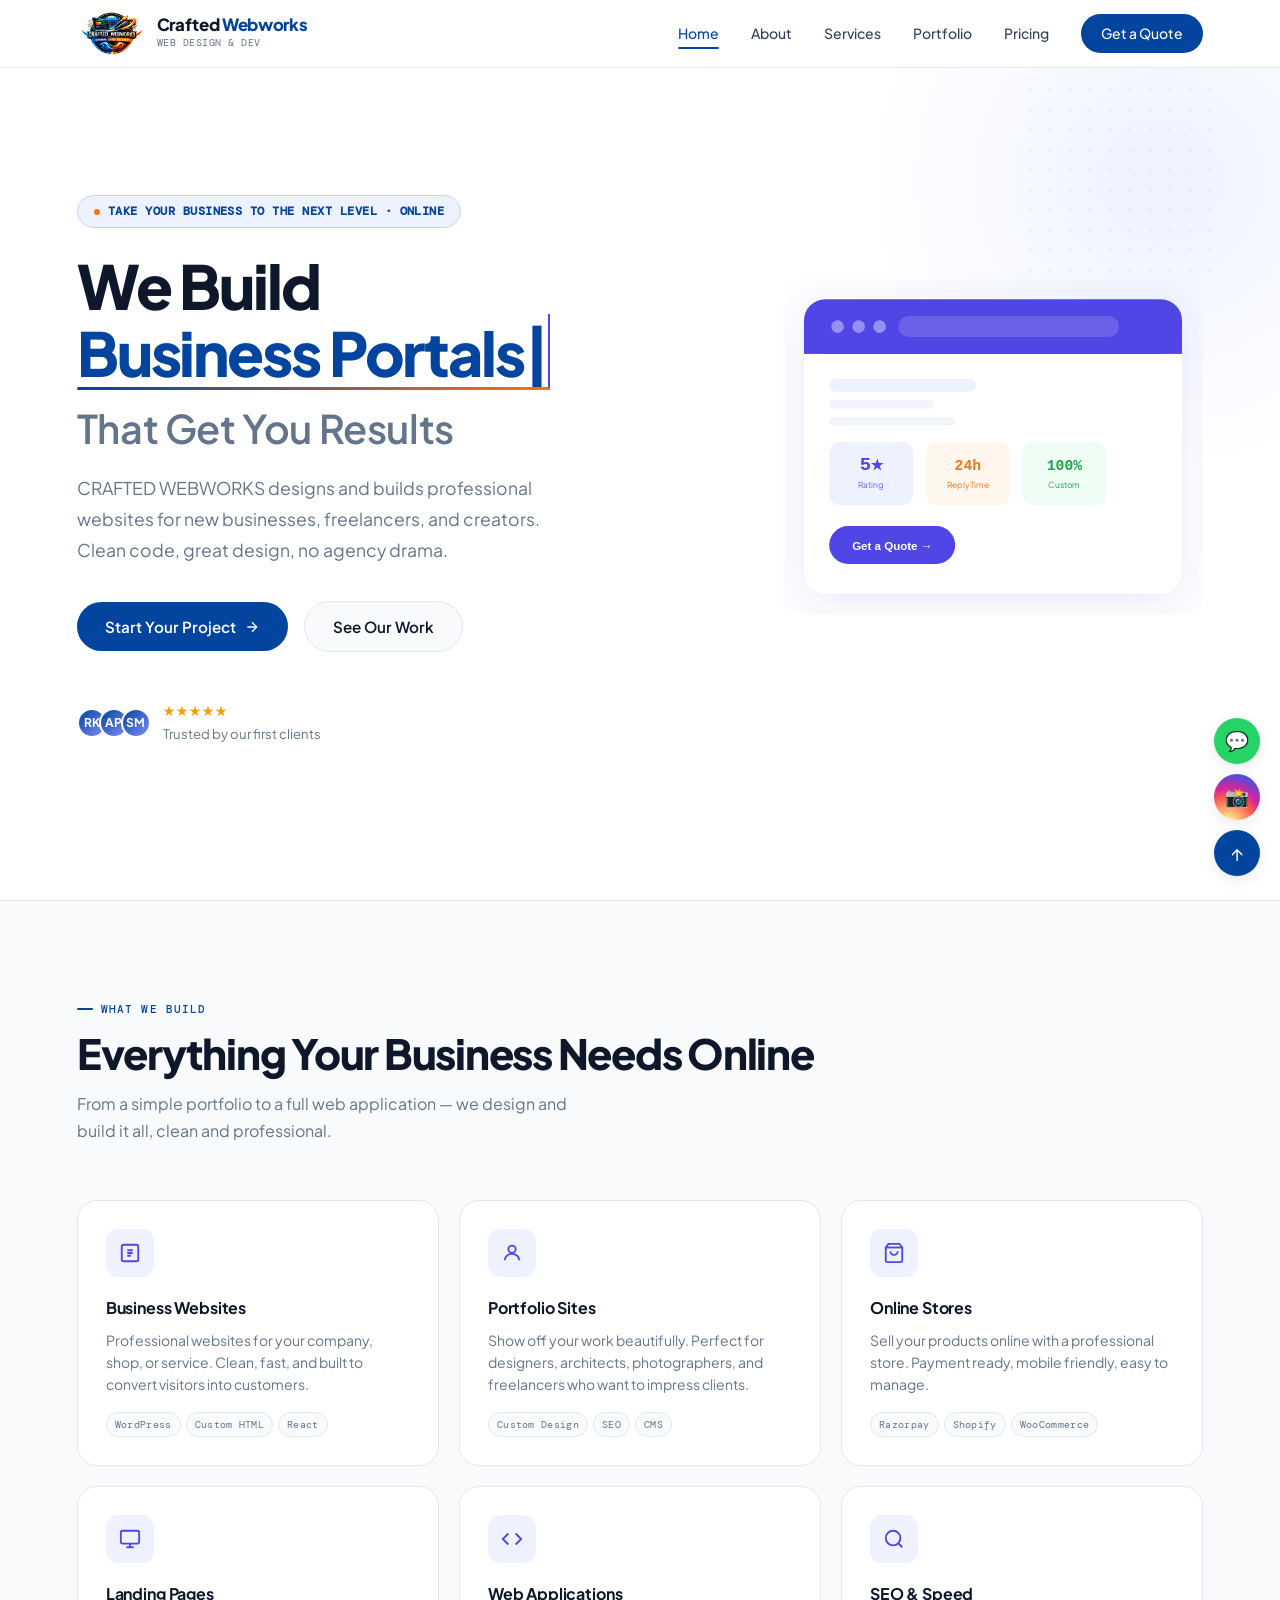
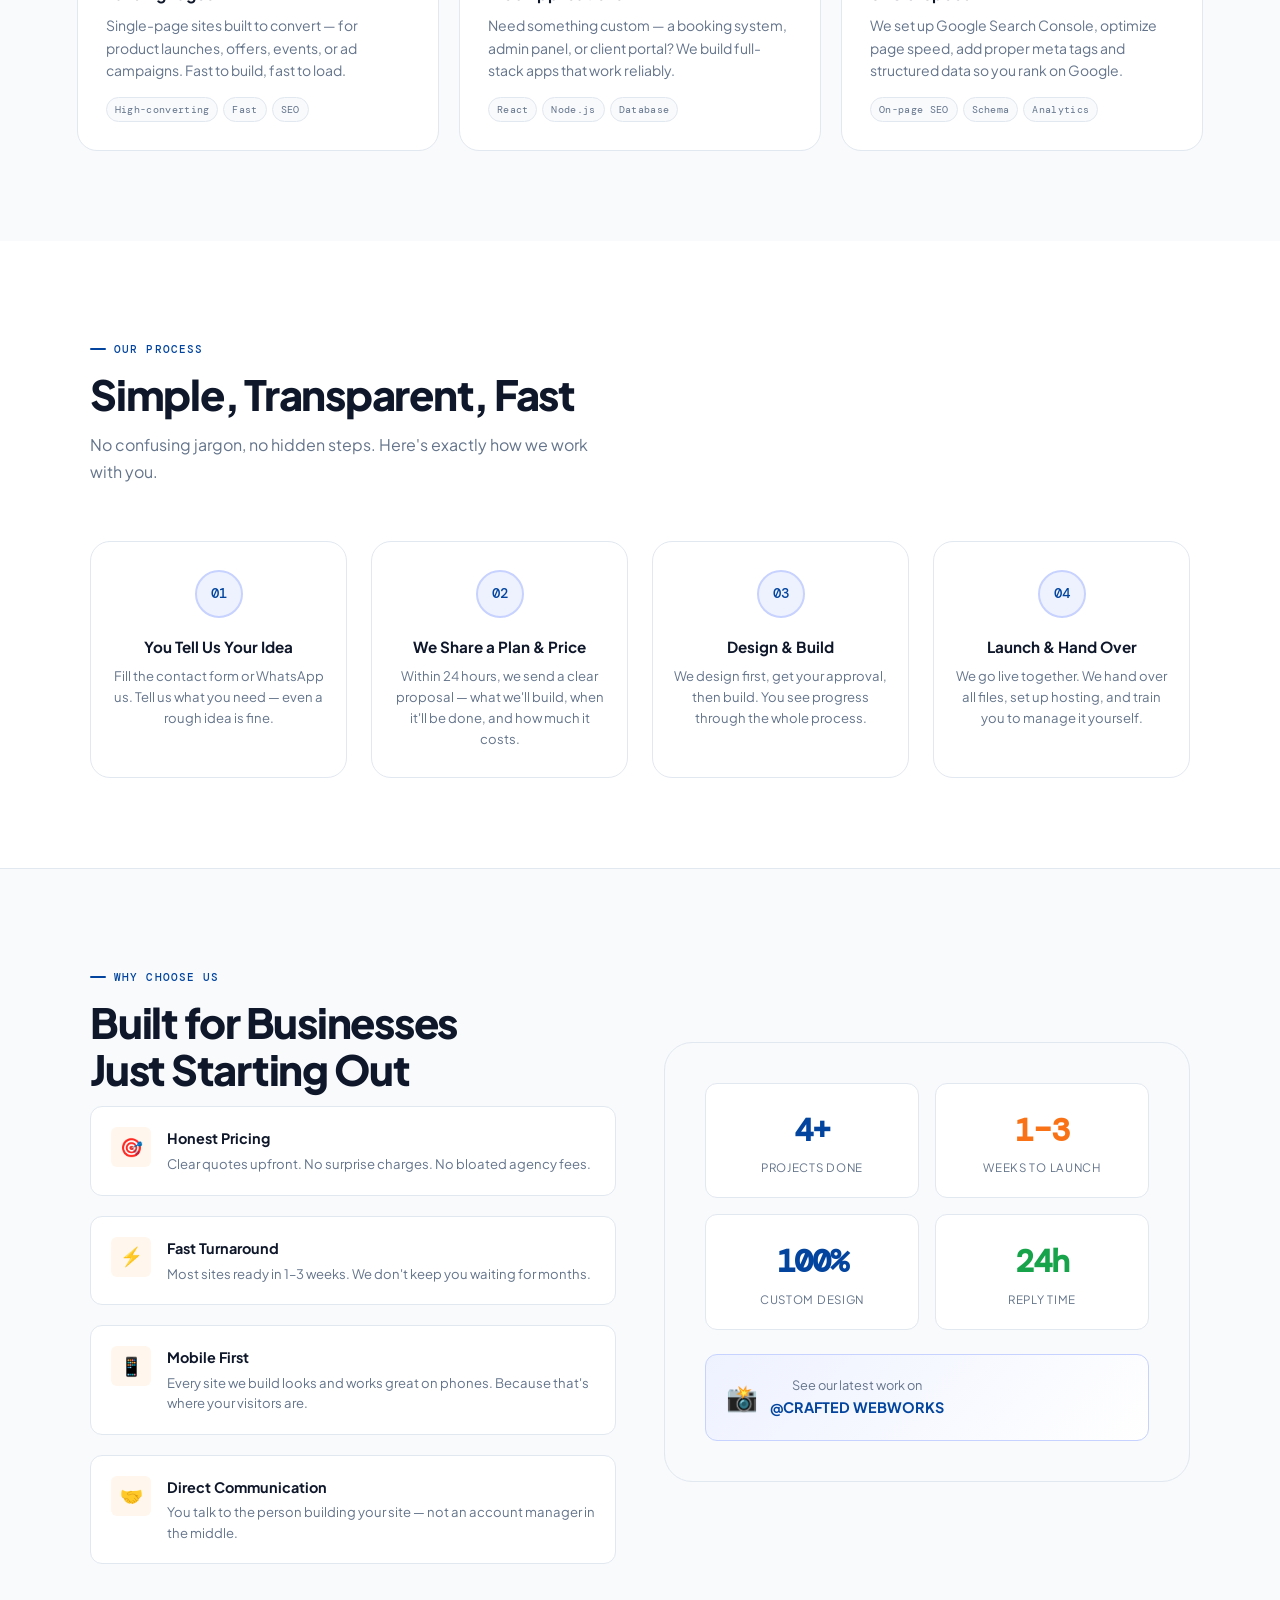
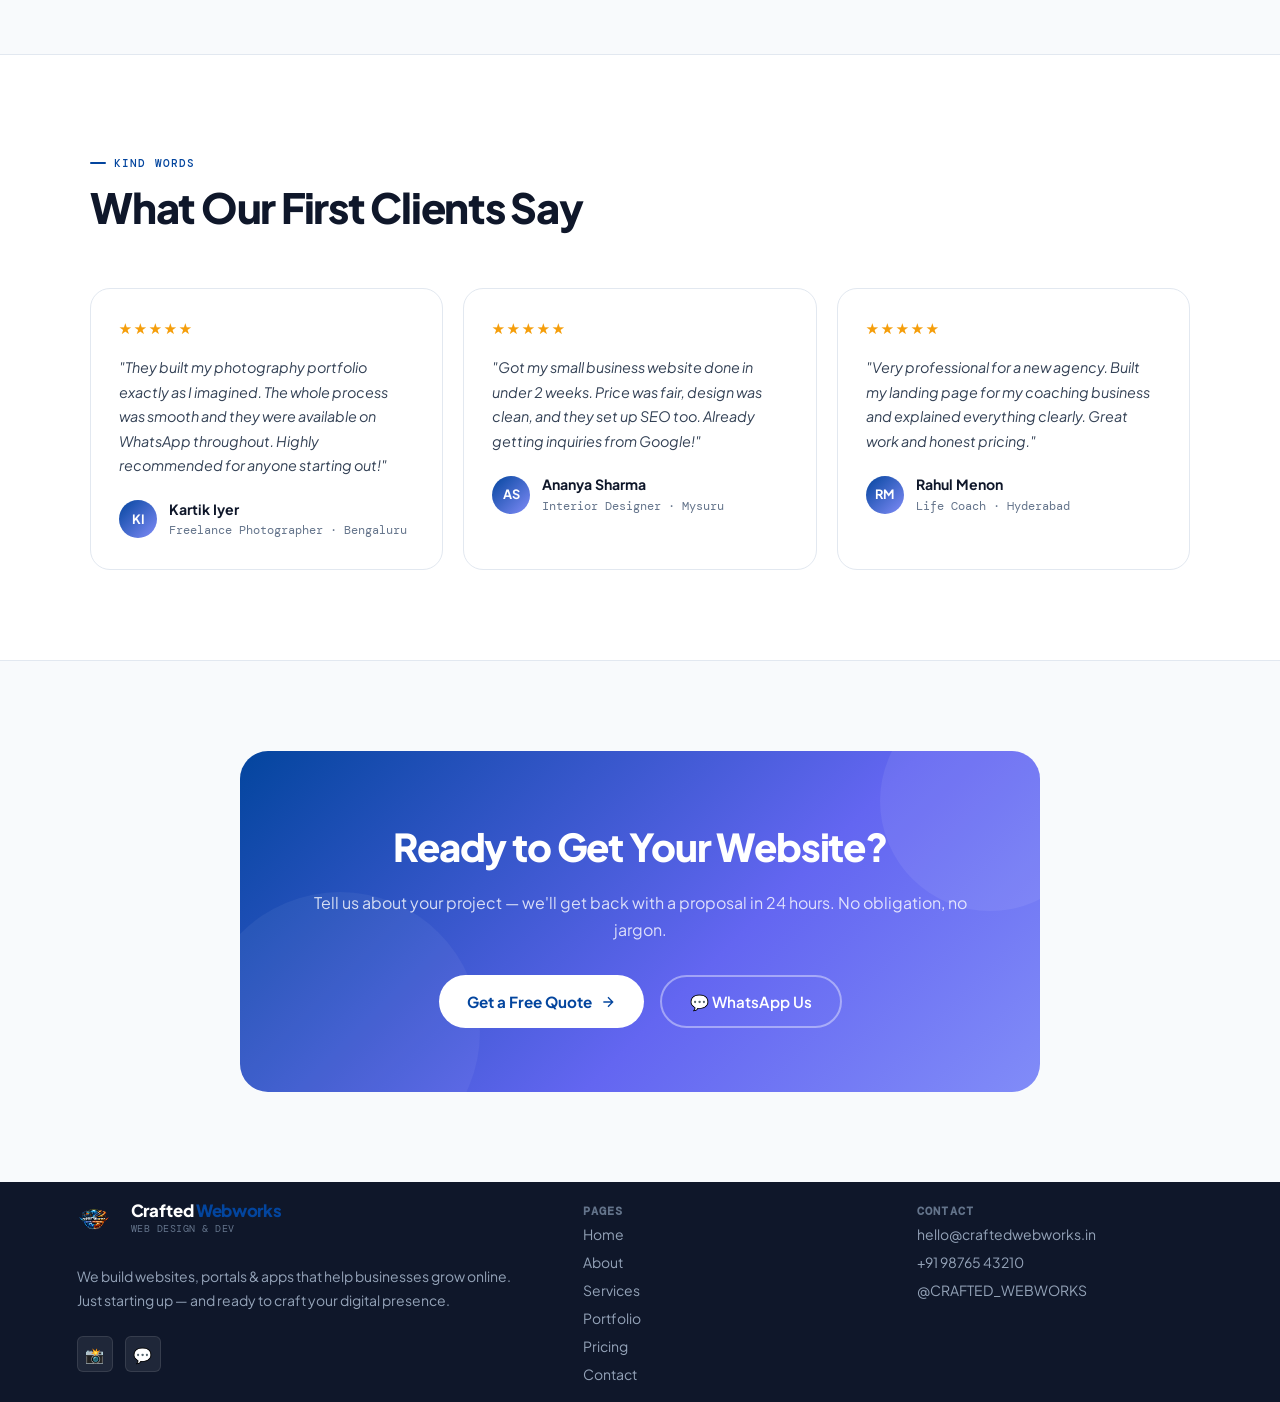
==== index.html @ dcdc69d9 "Website Desing" ====
<!DOCTYPE html>
<html lang="en">
<head>
  <meta charset="UTF-8">
  <meta name="viewport" content="width=device-width, initial-scale=1.0">
  <title>CRAFTED WEBWORKS — Web Design & Development Agency | Bengaluru</title>
  <meta name="description" content="CRAFTED WEBWORKS — we build beautiful, fast websites for businesses, portfolios, and online stores. Based in Bengaluru. Fresh agency, serious quality.">
  <meta name="keywords" content="web design Bengaluru, website development India, business portal, portfolio website, affordable web design">
  <meta name="robots" content="index, follow">
  <meta name="author" content="CRAFTED WEBWORKS">
  <meta property="og:type" content="website">
  <meta property="og:title" content="CRAFTED WEBWORKS — Web Design & Development">
  <meta property="og:description" content="Beautiful, fast websites for businesses & creators. Business portals, portfolios, e-commerce & more.">
  <meta property="og:url" content="https://craftedwebworks.in/">
  <meta name="twitter:card" content="summary_large_image">
  <link rel="canonical" href="https://craftedwebworks.in/">
  <script type="application/ld+json">{"@context":"https://schema.org","@type":"ProfessionalService","name":"CRAFTED WEBWORKS","description":"Web design and development agency","url":"https://craftedwebworks.in","address":{"@type":"PostalAddress","addressLocality":"Bengaluru","addressRegion":"Karnataka","addressCountry":"IN"},"sameAs":["https://www.instagram.com/CRAFTED WEBWORKS/"]}</script>
  <link rel="preconnect" href="https://fonts.googleapis.com">
  <link rel="preconnect" href="https://fonts.gstatic.com" crossorigin>
  <link rel="stylesheet" href="assets/css/style.css">

  <link rel="icon" type="image/x-icon" href="assets/images/favicon.ico">
</head>
<body>

<div id="nav-root"></div>

<!-- ═══════════════════════════════════════
     HERO
════════════════════════════════════════ -->
<section class="hero">
  <div class="hero-bg-shape"></div>
  <div class="hero-dots"></div>

  <div class="hero-content">
    <div class="hero-badge reveal">
      <span class="badge-dot"></span>
        Take your business to the next level · Online
    </div>

    <h1 class="reveal reveal-d1">
      We Build<br>
      <span class="highlight"><span id="typewriter">Business Portals</span><span style="border-right:2px solid #4F46E5;animation:blink 1s infinite;opacity:1">|</span></span><br>
      <span style="color:var(--text-muted);font-size:.65em;font-weight:600;letter-spacing:-.01em;">That Get You Results</span>
    </h1>

    <p class="hero-sub reveal reveal-d2">
      CRAFTED WEBWORKS designs and builds professional websites for new businesses, freelancers, and creators. Clean code, great design, no agency drama.
    </p>

    <div class="hero-actions reveal reveal-d3">
      <a href="pages/contact.html" class="btn-primary">
        Start Your Project
        <svg width="16" height="16" fill="none" viewBox="0 0 24 24" stroke="currentColor" stroke-width="2"><path d="M5 12h14M12 5l7 7-7 7"/></svg>
      </a>
      <a href="pages/portfolio.html" class="btn-secondary">See Our Work</a>
    </div>

    <div class="hero-proof reveal">
      <div class="proof-avatars">
        <span>RK</span><span>AP</span><span>SM</span>
      </div>
      <div>
        <div class="proof-stars">★★★★★</div>
        <span>Trusted by our first clients</span>
      </div>
    </div>
  </div>

  <!-- Hero card visual -->
  <div class="hero-visual">
    <svg viewBox="0 0 400 320" fill="none" xmlns="http://www.w3.org/2000/svg">
      <!-- Card background -->
      <rect x="20" y="20" width="360" height="280" rx="20" fill="white" filter="url(#shadow)"/>
      <defs>
        <filter id="shadow">
          <feDropShadow dx="0" dy="8" stdDeviation="20" flood-color="#4F46E5" flood-opacity="0.12"/>
        </filter>
      </defs>
      <!-- Top bar -->
      <rect x="20" y="20" width="360" height="52" rx="20" fill="#4F46E5"/>
      <rect x="20" y="52" width="360" height="20" fill="#4F46E5"/>
      <!-- Dots -->
      <circle cx="52" cy="46" r="6" fill="rgba(255,255,255,.4)"/>
      <circle cx="72" cy="46" r="6" fill="rgba(255,255,255,.4)"/>
      <circle cx="92" cy="46" r="6" fill="rgba(255,255,255,.4)"/>
      <!-- URL bar -->
      <rect x="110" y="36" width="210" height="20" rx="10" fill="rgba(255,255,255,.15)"/>
      <text x="125" y="51" fill="rgba(255,255,255,.6)" font-size="10" font-family="monospace"></text>
      <!-- Content lines -->
      <rect x="44" y="96" width="140" height="12" rx="6" fill="#EEF2FF"/>
      <rect x="44" y="116" width="100" height="8" rx="4" fill="#F1F5F9"/>
      <rect x="44" y="132" width="120" height="8" rx="4" fill="#F1F5F9"/>
      <!-- Stats boxes -->
      <rect x="44" y="156" width="80" height="60" rx="10" fill="#EEF2FF"/>
      <text x="84" y="183" text-anchor="middle" fill="#4F46E5" font-size="18" font-weight="800" font-family="monospace">5★</text>
      <text x="84" y="200" text-anchor="middle" fill="#6366F1" font-size="8">Rating</text>
      <rect x="136" y="156" width="80" height="60" rx="10" fill="#FFF7ED"/>
      <text x="176" y="183" text-anchor="middle" fill="#F97316" font-size="14" font-weight="800" font-family="monospace">24h</text>
      <text x="176" y="200" text-anchor="middle" fill="#F97316" font-size="8">Reply Time</text>
      <rect x="228" y="156" width="80" height="60" rx="10" fill="#F0FDF4"/>
      <text x="268" y="183" text-anchor="middle" fill="#16A34A" font-size="14" font-weight="800" font-family="monospace">100%</text>
      <text x="268" y="200" text-anchor="middle" fill="#16A34A" font-size="8">Custom</text>
      <!-- Button -->
      <rect x="44" y="236" width="120" height="36" rx="18" fill="#4F46E5"/>
      <text x="104" y="259" text-anchor="middle" fill="white" font-size="11" font-weight="600" font-family="sans-serif">Get a Quote →</text>
    </svg>
  </div>
</section>

<!-- ═══════════════════════════════════════
     SERVICES
════════════════════════════════════════ -->
<section style="background:var(--bg-soft);border-top:1px solid var(--border);">
  <div class="section-header reveal" style="max-width:1200px;margin:0 auto 3.5rem;">
    <div class="section-label">What We Build</div>
    <h2 class="section-title">Everything Your Business Needs Online</h2>
    <p class="section-sub">From a simple portfolio to a full web application — we design and build it all, clean and professional.</p>
  </div>
  <div class="services-grid">

    <div class="service-card reveal">
      <div class="service-icon-wrap">
        <svg width="22" height="22" viewBox="0 0 24 24" fill="none" stroke="#4F46E5" stroke-width="2"><rect x="3" y="3" width="18" height="18" rx="2"/><path d="M9 9h6M9 12h6M9 15h4"/></svg>
      </div>
      <h3>Business Websites</h3>
      <p>Professional websites for your company, shop, or service. Clean, fast, and built to convert visitors into customers.</p>
      <div class="service-tags">
        <span class="chip">WordPress</span><span class="chip">Custom HTML</span><span class="chip">React</span>
      </div>
    </div>

    <div class="service-card reveal reveal-d1">
      <div class="service-icon-wrap">
        <svg width="22" height="22" viewBox="0 0 24 24" fill="none" stroke="#4F46E5" stroke-width="2"><circle cx="12" cy="8" r="4"/><path d="M4 20c0-4 3.6-7 8-7s8 3 8 7"/></svg>
      </div>
      <h3>Portfolio Sites</h3>
      <p>Show off your work beautifully. Perfect for designers, architects, photographers, and freelancers who want to impress clients.</p>
      <div class="service-tags">
        <span class="chip">Custom Design</span><span class="chip">SEO</span><span class="chip">CMS</span>
      </div>
    </div>

    <div class="service-card reveal reveal-d2">
      <div class="service-icon-wrap">
        <svg width="22" height="22" viewBox="0 0 24 24" fill="none" stroke="#4F46E5" stroke-width="2"><path d="M6 2L3 6v14a2 2 0 002 2h14a2 2 0 002-2V6l-3-4z"/><line x1="3" y1="6" x2="21" y2="6"/><path d="M16 10a4 4 0 01-8 0"/></svg>
      </div>
      <h3>Online Stores</h3>
      <p>Sell your products online with a professional store. Payment ready, mobile friendly, easy to manage.</p>
      <div class="service-tags">
        <span class="chip">Razorpay</span><span class="chip">Shopify</span><span class="chip">WooCommerce</span>
      </div>
    </div>

    <div class="service-card reveal">
      <div class="service-icon-wrap">
        <svg width="22" height="22" viewBox="0 0 24 24" fill="none" stroke="#4F46E5" stroke-width="2"><rect x="2" y="3" width="20" height="14" rx="2"/><line x1="8" y1="21" x2="16" y2="21"/><line x1="12" y1="17" x2="12" y2="21"/></svg>
      </div>
      <h3>Landing Pages</h3>
      <p>Single-page sites built to convert — for product launches, offers, events, or ad campaigns. Fast to build, fast to load.</p>
      <div class="service-tags">
        <span class="chip">High-converting</span><span class="chip">Fast</span><span class="chip">SEO</span>
      </div>
    </div>

    <div class="service-card reveal reveal-d1">
      <div class="service-icon-wrap">
        <svg width="22" height="22" viewBox="0 0 24 24" fill="none" stroke="#4F46E5" stroke-width="2"><polyline points="16 18 22 12 16 6"/><polyline points="8 6 2 12 8 18"/></svg>
      </div>
      <h3>Web Applications</h3>
      <p>Need something custom — a booking system, admin panel, or client portal? We build full-stack apps that work reliably.</p>
      <div class="service-tags">
        <span class="chip">React</span><span class="chip">Node.js</span><span class="chip">Database</span>
      </div>
    </div>

    <div class="service-card reveal reveal-d2">
      <div class="service-icon-wrap">
        <svg width="22" height="22" viewBox="0 0 24 24" fill="none" stroke="#4F46E5" stroke-width="2"><circle cx="11" cy="11" r="8"/><path d="M21 21l-4.35-4.35"/></svg>
      </div>
      <h3>SEO & Speed</h3>
      <p>We set up Google Search Console, optimize page speed, add proper meta tags and structured data so you rank on Google.</p>
      <div class="service-tags">
        <span class="chip">On-page SEO</span><span class="chip">Schema</span><span class="chip">Analytics</span>
      </div>
    </div>

  </div>
</section>

<!-- ═══════════════════════════════════════
     HOW IT WORKS
════════════════════════════════════════ -->
<section>
  <div class="section-header reveal" style="max-width:1100px;margin:0 auto 3.5rem;">
    <div class="section-label">Our Process</div>
    <h2 class="section-title">Simple, Transparent, Fast</h2>
    <p class="section-sub">No confusing jargon, no hidden steps. Here's exactly how we work with you.</p>
  </div>
  <div class="steps-wrap">
    <div class="step-card reveal">
      <div class="step-num">01</div>
      <h3>You Tell Us Your Idea</h3>
      <p>Fill the contact form or WhatsApp us. Tell us what you need — even a rough idea is fine.</p>
    </div>
    <div class="step-card reveal reveal-d1">
      <div class="step-num">02</div>
      <h3>We Share a Plan & Price</h3>
      <p>Within 24 hours, we send a clear proposal — what we'll build, when it'll be done, and how much it costs.</p>
    </div>
    <div class="step-card reveal reveal-d2">
      <div class="step-num">03</div>
      <h3>Design & Build</h3>
      <p>We design first, get your approval, then build. You see progress through the whole process.</p>
    </div>
    <div class="step-card reveal reveal-d3">
      <div class="step-num">04</div>
      <h3>Launch & Hand Over</h3>
      <p>We go live together. We hand over all files, set up hosting, and train you to manage it yourself.</p>
    </div>
  </div>
</section>

<!-- ═══════════════════════════════════════
     WHY US
════════════════════════════════════════ -->
<section style="background:var(--bg-soft);border-top:1px solid var(--border);border-bottom:1px solid var(--border);">
  <div class="why-grid">
    <div>
      <div class="section-label reveal">Why Choose Us</div>
      <h2 class="section-title reveal" style="max-width:420px;">Built for Businesses Just Starting Out</h2>
      <div class="why-features">
        <div class="why-feature reveal">
          <div class="feature-icon">🎯</div>
          <div class="feature-text">
            <h4>Honest Pricing</h4>
            <p>Clear quotes upfront. No surprise charges. No bloated agency fees.</p>
          </div>
        </div>
        <div class="why-feature reveal">
          <div class="feature-icon">⚡</div>
          <div class="feature-text">
            <h4>Fast Turnaround</h4>
            <p>Most sites ready in 1–3 weeks. We don't keep you waiting for months.</p>
          </div>
        </div>
        <div class="why-feature reveal">
          <div class="feature-icon">📱</div>
          <div class="feature-text">
            <h4>Mobile First</h4>
            <p>Every site we build looks and works great on phones. Because that's where your visitors are.</p>
          </div>
        </div>
        <div class="why-feature reveal">
          <div class="feature-icon">🤝</div>
          <div class="feature-text">
            <h4>Direct Communication</h4>
            <p>You talk to the person building your site — not an account manager in the middle.</p>
          </div>
        </div>
      </div>
    </div>
    <div class="why-visual reveal reveal-d2">
      <div class="stats-grid">
        <div class="stat-box">
          <div class="stat-num" data-count="5" data-suffix="+">5+</div>
          <div class="stat-lbl">Projects Done</div>
        </div>
        <div class="stat-box">
          <div class="stat-num" style="color:var(--accent);">1–3</div>
          <div class="stat-lbl">Weeks to Launch</div>
        </div>
        <div class="stat-box">
          <div class="stat-num">100%</div>
          <div class="stat-lbl">Custom Design</div>
        </div>
        <div class="stat-box">
          <div class="stat-num" style="color:#16A34A;">24h</div>
          <div class="stat-lbl">Reply Time</div>
        </div>
      </div>
      <div class="insta-cta-box">
        <div class="insta-icon">📸</div>
        <div class="insta-cta-text">
          <p>See our latest work on</p>
          <strong><a href="https://www.instagram.com/CRAFTED WEBWORKS/" target="_blank" rel="noopener" style="color:var(--primary);">@CRAFTED WEBWORKS</a></strong>
        </div>
      </div>
    </div>
  </div>
</section>

<!-- ═══════════════════════════════════════
     TESTIMONIALS (early ones)
════════════════════════════════════════ -->
<section>
  <div class="section-header reveal" style="max-width:1100px;margin:0 auto 3.5rem;">
    <div class="section-label">Kind Words</div>
    <h2 class="section-title">What Our First Clients Say</h2>
  </div>
  <div class="testi-grid">
    <div class="testi-card reveal">
      <div class="testi-stars">★★★★★</div>
      <p class="testi-text">"They built my photography portfolio exactly as I imagined. The whole process was smooth and they were available on WhatsApp throughout. Highly recommended for anyone starting out!"</p>
      <div class="testi-author">
        <div class="author-ava">KI</div>
        <div>
          <div class="author-name">Kartik Iyer</div>
          <div class="author-role">Freelance Photographer · Bengaluru</div>
        </div>
      </div>
    </div>
    <div class="testi-card reveal reveal-d1">
      <div class="testi-stars">★★★★★</div>
      <p class="testi-text">"Got my small business website done in under 2 weeks. Price was fair, design was clean, and they set up SEO too. Already getting inquiries from Google!"</p>
      <div class="testi-author">
        <div class="author-ava">AS</div>
        <div>
          <div class="author-name">Ananya Sharma</div>
          <div class="author-role">Interior Designer · Mysuru</div>
        </div>
      </div>
    </div>
    <div class="testi-card reveal reveal-d2">
      <div class="testi-stars">★★★★★</div>
      <p class="testi-text">"Very professional for a new agency. Built my landing page for my coaching business and explained everything clearly. Great work and honest pricing."</p>
      <div class="testi-author">
        <div class="author-ava">RM</div>
        <div>
          <div class="author-name">Rahul Menon</div>
          <div class="author-role">Life Coach · Hyderabad</div>
        </div>
      </div>
    </div>
  </div>
</section>

<!-- ═══════════════════════════════════════
     CTA
════════════════════════════════════════ -->
<section style="background:var(--bg-soft);border-top:1px solid var(--border);">
  <div class="cta-banner reveal">
    <h2>Ready to Get Your Website?</h2>
    <p>Tell us about your project — we'll get back with a proposal in 24 hours. No obligation, no jargon.</p>
    <div class="cta-banner-actions">
      <a href="pages/contact.html" class="btn-white">
        Get a Free Quote
        <svg width="16" height="16" fill="none" viewBox="0 0 24 24" stroke="currentColor" stroke-width="2"><path d="M5 12h14M12 5l7 7-7 7"/></svg>
      </a>
      <a href="https://wa.me/919876543210?text=Hi%2C%20I%27d%20like%20to%20discuss%20a%20web%20project!" target="_blank" rel="noopener" class="btn-ghost">
        💬 WhatsApp Us
      </a>
    </div>
  </div>
</section>

<div id="footer-root"></div>

<style>@keyframes blink{0%,100%{opacity:1}50%{opacity:0}}</style>
<script src="assets/js/components.js"></script>
<script>CW.init('home');</script>
<script src="assets/js/main.js"></script>
</body>
</html>
---- assets/css/style.css ----
/* ====================================================
   CRAFTED WEBWORKS — CLEAN LIGHT THEME
   Colors: White bg · Indigo #03459e · Orange #F97316
   Font: Plus Jakarta Sans + DM Mono
   ==================================================== */
@import url('https://fonts.googleapis.com/css2?family=Plus+Jakarta+Sans:wght@300;400;500;600;700;800&family=DM+Mono:wght@400;500&display=swap');

:root {
  /* Brand Colors */
  --primary:       #03459e;   /* indigo */
  --primary-light: #EEF2FF;   /* indigo tint */
  --primary-mid:   #818CF8;   /* indigo mid */
  --accent:        #F97316;   /* orange */
  --accent-light:  #FFF7ED;   /* orange tint */

  /* Neutrals */
  --bg:            #FFFFFF;
  --bg-soft:       #F8FAFC;
  --bg-card:       #FFFFFF;
  --border:        #E2E8F0;
  --border-dark:   #CBD5E1;

  /* Text */
  --text-dark:     #0F172A;
  --text-body:     #334155;
  --text-muted:    #64748B;
  --text-light:    #94A3B8;

  /* Shadows */
  --shadow-sm:  0 1px 3px rgba(0,0,0,0.07), 0 1px 2px rgba(0,0,0,0.04);
  --shadow-md:  0 4px 16px rgba(0,0,0,0.08), 0 1px 4px rgba(0,0,0,0.04);
  --shadow-lg:  0 12px 40px rgba(0,0,0,0.10), 0 4px 12px rgba(0,0,0,0.05);
  --shadow-card:0 2px 8px rgba(79,70,229,0.07), 0 1px 3px rgba(0,0,0,0.05);

  /* Radius */
  --r-sm:   6px;
  --r-md:  12px;
  --r-lg:  20px;
  --r-xl:  28px;
  --r-full:999px;

  /* Transition */
  --t: 0.25s cubic-bezier(0.4,0,0.2,1);

  /* Fonts */
  --font:       'Plus Jakarta Sans', sans-serif;
  --font-mono:  'DM Mono', monospace;
}

/* ── Reset ── */
*,*::before,*::after{box-sizing:border-box;margin:0;padding:0;}
html{scroll-behavior:smooth;font-size:16px;}
body{
  font-family:var(--font);
  background:var(--bg);
  color:var(--text-body);
  line-height:1.65;
  -webkit-font-smoothing:antialiased;
  overflow-x:hidden;
}
a{text-decoration:none;color:inherit;}
img{max-width:100%;display:block;}
button{cursor:pointer;border:none;background:none;font-family:inherit;}
ul,ol{list-style:none;}
::selection{background:var(--primary-light);color:var(--primary);}
::-webkit-scrollbar{width:5px;}
::-webkit-scrollbar-track{background:#f1f5f9;}
::-webkit-scrollbar-thumb{background:var(--primary-mid);border-radius:3px;}

/* ====================================================
   NAVBAR
   ==================================================== */
.navbar{
  position:fixed;top:0;left:0;right:0;z-index:999;
  height:68px;
  display:flex;align-items:center;justify-content:space-between;
  padding:0 6%;
  background:rgba(255,255,255,0.95);
  backdrop-filter:blur(12px);
  border-bottom:1px solid var(--border);
  transition:box-shadow var(--t);
}
.navbar.scrolled{box-shadow:var(--shadow-sm);}

/* Logo */
.nav-logo{display:flex;align-items:center;gap:10px;text-decoration:none;}
.logo-svg{width:38px;height:38px;flex-shrink:0;}
.logo-text{
  font-size:1.05rem;font-weight:800;color:var(--text-dark);
  letter-spacing:-0.02em;line-height:1.1;
}
.logo-text span{color:var(--primary);}
.logo-sub{
  font-size:0.62rem;color:var(--text-muted);font-family:var(--font-mono);
  letter-spacing:0.05em;text-transform:uppercase;display:block;
}

/* Nav links */
.nav-links{display:flex;align-items:center;gap:2rem;}
.nav-links a{
  font-size:0.875rem;font-weight:500;
  transition:color var(--t);position:relative;
}
.nav-links a:hover,.nav-links a.active{color:var(--primary);}
.nav-links a.active::after{
  content:'';position:absolute;bottom:-4px;left:0;right:0;
  height:2px;background:var(--primary);border-radius:1px;
}
.btn-nav{
  padding:.5rem 1.25rem;
  background:var(--primary);color:#fff;
  border-radius:var(--r-full);
  font-size:.875rem;font-weight:600;
  transition:all var(--t);
}
.btn-nav:hover{background:#4338CA;transform:translateY(-1px);box-shadow:0 4px 14px rgba(79,70,229,.35);}

/* Hamburger */
.hamburger{display:none;flex-direction:column;gap:5px;width:26px;cursor:pointer;}
.hamburger span{display:block;height:2px;background:var(--text-dark);border-radius:2px;transition:all var(--t);}
.hamburger.open span:nth-child(1){transform:translateY(7px) rotate(45deg);}
.hamburger.open span:nth-child(2){opacity:0;}
.hamburger.open span:nth-child(3){transform:translateY(-7px) rotate(-45deg);}

.mobile-nav{
  display:none;position:fixed;top:68px;left:0;right:0;
  background:#fff;border-bottom:1px solid var(--border);
  padding:1.25rem 6%;z-index:998;
  flex-direction:column;gap:1rem;box-shadow:var(--shadow-md);
}
.mobile-nav.open{display:flex;}
.mobile-nav a{font-size:.95rem;font-weight:500;padding:.5rem 0;border-bottom:1px solid var(--border);}
.mobile-nav a:last-child{border:none;}

/* ====================================================
   BUTTONS
   ==================================================== */
.btn-primary{
  display:inline-flex;align-items:center;gap:8px;
  padding:.75rem 1.75rem;
  background:var(--primary);color:#fff;
  border-radius:var(--r-full);
  font-weight:600;font-size:.95rem;
  transition:all var(--t);
}
.btn-primary:hover{background:#4338CA;transform:translateY(-2px);box-shadow:0 6px 20px rgba(79,70,229,.3);}

.btn-secondary{
  display:inline-flex;align-items:center;gap:8px;
  padding:.75rem 1.75rem;
  background:var(--bg-soft);color:var(--text-dark);
  border:1.5px solid var(--border);
  border-radius:var(--r-full);
  font-weight:600;font-size:.95rem;
  transition:all var(--t);
}
.btn-secondary:hover{border-color:var(--primary);color:var(--primary);background:var(--primary-light);transform:translateY(-2px);}

.btn-outline-primary{
  display:inline-flex;align-items:center;gap:8px;
  padding:.75rem 1.75rem;
  border:1.5px solid var(--primary);color:var(--primary);
  border-radius:var(--r-full);
  font-weight:600;font-size:.95rem;
  background:transparent;
  transition:all var(--t);
}
.btn-outline-primary:hover{background:var(--primary);color:#fff;transform:translateY(-2px);}

/* ====================================================
   HERO
   ==================================================== */
.hero{
  min-height:100vh;
  display:flex;align-items:center;
  padding:100px 6% 60px;
  position:relative;
  overflow:hidden;
}
.hero-bg-shape{
  position:absolute;top:-120px;right:-180px;
  width:600px;height:600px;
  background:radial-gradient(circle, #EEF2FF 0%, transparent 70%);
  border-radius:50%;
  pointer-events:none;
}
.hero-dots{
  position:absolute;top:80px;right:60px;
  width:200px;height:200px;
  background-image:radial-gradient(circle, var(--border-dark) 1.5px, transparent 1.5px);
  background-size:20px 20px;
  opacity:0.5;
  pointer-events:none;
}
.hero-content{
  position:relative;z-index:1;
  max-width:680px;
}
.hero-badge{
  display:inline-flex;align-items:center;gap:8px;
  padding:.35rem 1rem;
  background:var(--primary-light);
  border:1px solid #C7D2FE;
  border-radius:var(--r-full);
  font-size:.75rem;font-weight:600;
  font-family:var(--font-mono);
  color:var(--primary);
  letter-spacing:.04em;
  text-transform:uppercase;
  margin-bottom:1.5rem;
}
.badge-dot{
  width:6px;height:6px;
  background:var(--accent);border-radius:50%;
  animation:blink 1.8s infinite;
}
@keyframes blink{0%,100%{opacity:1}50%{opacity:.3}}

.hero h1{
  font-size:clamp(2.4rem,5vw,3.8rem);
  font-weight:800;
  line-height:1.1;
  letter-spacing:-.035em;
  color:var(--text-dark);
  margin-bottom:1.25rem;
}
.hero h1 .highlight{
  color:var(--primary);
  position:relative;display:inline-block;
}
.hero h1 .highlight::after{
  content:'';
  position:absolute;bottom:-4px;left:0;right:0;
  height:3px;
  background:linear-gradient(90deg,var(--primary),var(--accent));
  border-radius:2px;
}
.hero-sub{
  font-size:1.1rem;color:var(--text-muted);
  max-width:500px;line-height:1.75;
  margin-bottom:2.25rem;font-weight:400;
}
.hero-actions{display:flex;gap:1rem;flex-wrap:wrap;align-items:center;margin-bottom:3rem;}
.hero-proof{
  display:flex;align-items:center;gap:.75rem;
  font-size:.82rem;color:var(--text-muted);
}
.proof-avatars{display:flex;}
.proof-avatars span{
  width:30px;height:30px;border-radius:50%;
  border:2px solid #fff;
  margin-left:-8px;
  display:grid;place-items:center;
  font-size:.75rem;font-weight:700;
  background:linear-gradient(135deg,var(--primary),var(--primary-mid));
  color:#fff;
}
.proof-avatars span:first-child{margin-left:0;}
.proof-stars{color:#F59E0B;font-size:.85rem;letter-spacing:1px;}

/* Hero visual */
.hero-visual{
  position:absolute;right:6%;top:50%;transform:translateY(-50%);
  width:420px;
  pointer-events:none;
}

/* ====================================================
   SECTION COMMONS
   ==================================================== */
section{padding:90px 6%;}
.section-label{
  display:inline-flex;align-items:center;gap:8px;
  font-family:var(--font-mono);font-size:.7rem;
  letter-spacing:.1em;text-transform:uppercase;
  color:var(--primary);font-weight:500;
  margin-bottom:.75rem;
}
.section-label::before{
  content:'';width:16px;height:2px;
  background:var(--primary);border-radius:1px;
}
.section-title{
  font-size:clamp(1.8rem,3.5vw,2.6rem);
  font-weight:800;color:var(--text-dark);
  letter-spacing:-.03em;line-height:1.15;
  margin-bottom:.75rem;
}
.section-sub{
  font-size:1rem;color:var(--text-muted);
  max-width:500px;line-height:1.7;
}
.section-header{margin-bottom:3.5rem;}

/* ====================================================
   SERVICES
   ==================================================== */
.services-grid{
  display:grid;
  grid-template-columns:repeat(auto-fit,minmax(280px,1fr));
  gap:1.25rem;
  max-width:1200px;margin:0 auto;
}
.service-card{
  background:#fff;
  border:1.5px solid var(--border);
  border-radius:var(--r-lg);
  padding:1.75rem;
  transition:all var(--t);
  cursor:default;
}
.service-card:hover{
  border-color:var(--primary);
  box-shadow:var(--shadow-card);
  transform:translateY(-3px);
}
.service-icon-wrap{
  width:48px;height:48px;
  border-radius:var(--r-md);
  background:var(--primary-light);
  display:grid;place-items:center;
  font-size:1.3rem;
  margin-bottom:1.1rem;
  transition:background var(--t);
}
.service-card:hover .service-icon-wrap{background:var(--primary);}
.service-card:hover .service-icon-wrap svg{filter:brightness(10);}
.service-card h3{
  font-size:1rem;font-weight:700;
  color:var(--text-dark);margin-bottom:.45rem;
  letter-spacing:-.01em;
}
.service-card p{font-size:.875rem;color:var(--text-muted);line-height:1.6;}
.service-tags{display:flex;flex-wrap:wrap;gap:5px;margin-top:1rem;}
.chip{
  font-family:var(--font-mono);font-size:.65rem;
  padding:3px 8px;border-radius:var(--r-full);
  background:var(--bg-soft);
  border:1px solid var(--border);
  color:var(--text-muted);
  letter-spacing:.03em;
}

/* ====================================================
   HOW WE WORK (Steps)
   ==================================================== */
.steps-wrap{
  display:grid;
  grid-template-columns:repeat(auto-fit,minmax(220px,1fr));
  gap:1.5rem;
  max-width:1100px;margin:0 auto;
  position:relative;
}
.steps-wrap::before{
  content:'';
  position:absolute;top:32px;left:10%;right:10%;
  height:1px;
  background:linear-gradient(90deg,transparent,var(--border),transparent);
  display:none;
}
.step-card{
  text-align:center;
  padding:1.75rem 1.25rem;
  background:#fff;
  border:1.5px solid var(--border);
  border-radius:var(--r-lg);
  transition:all var(--t);
  position:relative;
}
.step-card:hover{border-color:var(--primary);box-shadow:var(--shadow-card);transform:translateY(-3px);}
.step-num{
  width:48px;height:48px;
  border-radius:50%;
  background:var(--primary-light);
  border:2px solid #C7D2FE;
  display:grid;place-items:center;
  margin:0 auto 1rem;
  font-family:var(--font-mono);
  font-size:.85rem;font-weight:500;
  color:var(--primary);
  transition:all var(--t);
}
.step-card:hover .step-num{background:var(--primary);color:#fff;border-color:var(--primary);}
.step-card h3{font-size:.95rem;font-weight:700;color:var(--text-dark);margin-bottom:.4rem;}
.step-card p{font-size:.82rem;color:var(--text-muted);line-height:1.6;}

/* ====================================================
   WHY US — Feature List
   ==================================================== */
.why-grid{
  display:grid;grid-template-columns:1fr 1fr;gap:3rem;
  max-width:1100px;margin:0 auto;align-items:center;
}
.why-features{display:flex;flex-direction:column;gap:1.25rem;}
.why-feature{
  display:flex;gap:1rem;
  padding:1.25rem;
  background:#fff;
  border:1.5px solid var(--border);
  border-radius:var(--r-md);
  transition:all var(--t);
}
.why-feature:hover{border-color:var(--primary);box-shadow:var(--shadow-card);}
.feature-icon{
  width:40px;height:40px;flex-shrink:0;
  border-radius:var(--r-sm);
  background:var(--accent-light);
  display:grid;place-items:center;
  font-size:1.15rem;
}
.feature-text h4{font-size:.9rem;font-weight:700;color:var(--text-dark);margin-bottom:.2rem;}
.feature-text p{font-size:.82rem;color:var(--text-muted);line-height:1.55;}
.why-visual{
  background:var(--bg-soft);
  border:1.5px solid var(--border);
  border-radius:var(--r-xl);
  padding:2.5rem;
  text-align:center;
}
.stats-grid{display:grid;grid-template-columns:1fr 1fr;gap:1rem;margin-bottom:1.5rem;}
.stat-box{
  background:#fff;
  border:1.5px solid var(--border);
  border-radius:var(--r-md);
  padding:1.25rem;
}
.stat-num{
  font-size:2rem;font-weight:800;
  color:var(--primary);letter-spacing:-.04em;
  font-family:var(--font-mono);
}
.stat-lbl{font-size:.72rem;color:var(--text-muted);text-transform:uppercase;letter-spacing:.06em;margin-top:2px;}
.insta-cta-box{
  background:linear-gradient(135deg,var(--primary-light),#fff);
  border:1.5px solid #C7D2FE;
  border-radius:var(--r-md);
  padding:1.25rem;
  display:flex;align-items:center;gap:.75rem;
}
.insta-icon{font-size:1.6rem;}
.insta-cta-text p{font-size:.8rem;color:var(--text-muted);}
.insta-cta-text strong{font-size:.9rem;color:var(--primary);display:block;}

/* ====================================================
   PRICING
   ==================================================== */
.pricing-grid{
  display:grid;
  grid-template-columns:repeat(auto-fit,minmax(280px,1fr));
  gap:1.25rem;max-width:1050px;margin:0 auto;
  align-items:start;
}
.plan-card{
  background:#fff;
  border:1.5px solid var(--border);
  border-radius:var(--r-xl);
  padding:2rem 1.75rem;
  transition:all var(--t);
  position:relative;
}
.plan-card:hover{box-shadow:var(--shadow-lg);border-color:var(--primary-mid);}
.plan-card.popular{
  border-color:var(--primary);
  box-shadow:0 0 0 4px rgba(79,70,229,.08);
}
.plan-badge{
  position:absolute;top:-12px;left:50%;transform:translateX(-50%);
  background:var(--primary);color:#fff;
  font-size:.68rem;font-weight:700;font-family:var(--font-mono);
  padding:3px 14px;border-radius:var(--r-full);
  white-space:nowrap;letter-spacing:.06em;text-transform:uppercase;
}
.plan-name{font-size:.72rem;font-family:var(--font-mono);color:var(--text-muted);text-transform:uppercase;letter-spacing:.1em;margin-bottom:.5rem;}
.plan-price{
  font-size:2.5rem;font-weight:800;color:var(--text-dark);
  letter-spacing:-.04em;line-height:1;margin-bottom:.25rem;
}
.plan-price sup{font-size:1.1rem;font-weight:600;color:var(--primary);vertical-align:super;}
.plan-note{font-size:.8rem;color:var(--text-muted);margin-bottom:1.5rem;}
.plan-divider{height:1px;background:var(--border);margin:1.25rem 0;}
.plan-feats{margin-bottom:1.75rem;display:flex;flex-direction:column;gap:.6rem;}
.plan-feats li{
  display:flex;align-items:flex-start;gap:8px;
  font-size:.85rem;color:var(--text-body);
}
.plan-feats li .tick{color:#22C55E;flex-shrink:0;font-size:1rem;margin-top:.5px;}
.plan-feats li .cross{color:var(--border-dark);flex-shrink:0;font-size:.9rem;}
.plan-feats li.off{opacity:.45;}

/* ====================================================
   TESTIMONIALS
   ==================================================== */
.testi-grid{
  display:grid;
  grid-template-columns:repeat(auto-fit,minmax(280px,1fr));
  gap:1.25rem;max-width:1100px;margin:0 auto;
}
.testi-card{
  background:#fff;
  border:1.5px solid var(--border);
  border-radius:var(--r-lg);
  padding:1.75rem;
  transition:all var(--t);
}
.testi-card:hover{box-shadow:var(--shadow-md);border-color:var(--primary-mid);}
.testi-stars{color:#F59E0B;font-size:.9rem;margin-bottom:.9rem;letter-spacing:2px;}
.testi-text{
  font-size:.9rem;color:var(--text-body);
  line-height:1.7;margin-bottom:1.25rem;
  font-style:italic;
}
.testi-author{display:flex;align-items:center;gap:.75rem;}
.author-ava{
  width:38px;height:38px;border-radius:50%;
  background:linear-gradient(135deg,var(--primary),var(--primary-mid));
  display:grid;place-items:center;
  font-size:.8rem;font-weight:700;color:#fff;
  flex-shrink:0;
}
.author-name{font-size:.88rem;font-weight:700;color:var(--text-dark);}
.author-role{font-size:.75rem;color:var(--text-muted);font-family:var(--font-mono);}

/* ====================================================
   CTA BANNER
   ==================================================== */
.cta-banner{
  background:linear-gradient(135deg,var(--primary) 0%,#6366F1 60%,#818CF8 100%);
  border-radius:var(--r-xl);
  padding:4rem 3rem;
  text-align:center;
  max-width:800px;margin:0 auto;
  position:relative;overflow:hidden;
}
.cta-banner::before{
  content:'';position:absolute;top:-60px;right:-60px;
  width:220px;height:220px;
  background:rgba(255,255,255,.07);
  border-radius:50%;
}
.cta-banner::after{
  content:'';position:absolute;bottom:-80px;left:-40px;
  width:280px;height:280px;
  background:rgba(255,255,255,.05);
  border-radius:50%;
}
.cta-banner h2{
  font-size:clamp(1.8rem,3vw,2.4rem);
  font-weight:800;color:#fff;
  letter-spacing:-.03em;margin-bottom:.75rem;
  position:relative;z-index:1;
}
.cta-banner p{font-size:1rem;color:rgba(255,255,255,.8);margin-bottom:2rem;position:relative;z-index:1;}
.cta-banner-actions{display:flex;justify-content:center;gap:1rem;flex-wrap:wrap;position:relative;z-index:1;}
.btn-white{
  display:inline-flex;align-items:center;gap:8px;
  padding:.75rem 1.75rem;
  background:#fff;color:var(--primary);
  border-radius:var(--r-full);
  font-weight:700;font-size:.95rem;
  transition:all var(--t);
}
.btn-white:hover{background:#EEF2FF;transform:translateY(-2px);box-shadow:0 6px 20px rgba(0,0,0,.2);}
.btn-ghost{
  display:inline-flex;align-items:center;gap:8px;
  padding:.75rem 1.75rem;
  border:2px solid rgba(255,255,255,.4);color:#fff;
  border-radius:var(--r-full);
  font-weight:600;font-size:.95rem;
  transition:all var(--t);
  background:transparent;
}
.btn-ghost:hover{background:rgba(255,255,255,.12);border-color:rgba(255,255,255,.7);transform:translateY(-2px);}

/* ====================================================
   FOOTER
   ==================================================== */
footer{
  background:var(--text-dark);
  color:#fff;
  padding:20px 6% 15px;
}
.footer-grid{
  display:grid;
  grid-template-columns:1.6fr 1fr 1fr;
  gap:3rem;
}
.footer-brand p{font-size:.875rem;color:#94A3B8;line-height:1.7;margin:1rem 0 1.5rem;}
.footer-socials{display:flex;gap:.75rem;}
.soc-btn{
  width:36px;height:36px;border-radius:var(--r-sm);
  background:rgba(255,255,255,.07);
  border:1px solid rgba(255,255,255,.1);
  display:grid;place-items:center;font-size:.95rem;
  transition:all var(--t);text-decoration:none;color:#fff;
}
.soc-btn:hover{background:var(--primary);border-color:var(--primary);transform:translateY(-2px);}
.footer-col h4{
  font-size:.72rem;font-family:var(--font-mono);
  text-transform:uppercase;letter-spacing:.1em;
  color:#64748B;
}
.footer-col ul{display:flex;flex-direction:column;gap:.1rem;}
.footer-col a{font-size:.875rem;color:#94A3B8;transition:color var(--t);}
.footer-col a:hover{color:#fff;}
.footer-bottom{
  display:flex;align-items:center;justify-content:space-between;
  padding-top:1.5rem;border-top:1px solid rgba(255,255,255,.08);
  flex-wrap:wrap;gap:1rem;
}
.footer-bottom p{font-size:.8rem;color:#475569;}
.footer-bottom span{color:var(--primary-mid);}

/* ====================================================
   FLOATING BUTTONS
   ==================================================== */
.float-actions{
  position:fixed;right:1.25rem;bottom:1.5rem;
  display:flex;flex-direction:column;gap:10px;z-index:800;
}
.float-btn{
  width:46px;height:46px;border-radius:50%;
  display:grid;place-items:center;font-size:1.2rem;
  box-shadow:var(--shadow-md);
  transition:all var(--t);text-decoration:none;
  border:none;cursor:pointer;position:relative;
}
.float-btn:hover{transform:scale(1.1);}
.float-tip{
  position:absolute;right:54px;
  background:var(--text-dark);color:#fff;
  font-size:.72rem;font-weight:500;
  padding:4px 10px;border-radius:var(--r-sm);
  white-space:nowrap;
  opacity:0;pointer-events:none;
  transition:opacity var(--t);
}
.float-btn:hover .float-tip{opacity:1;}
.fb-wa{background:#25D366;color:#fff;}
.fb-ig{background:radial-gradient(circle at 30% 107%,#fdf497 0%,#fdf497 5%,#fd5949 45%,#d6249f 60%,#285AEB 90%);color:#fff;}
.fb-top{
  background:var(--primary);color:#fff;
  opacity:0;transition:opacity var(--t),transform var(--t);
}
.fb-top.show{opacity:1;}

/* ====================================================
   PAGE HERO (sub pages)
   ==================================================== */
.page-top{
  padding:120px 6% 64px;
  background:linear-gradient(180deg,var(--primary-light) 0%,var(--bg) 100%);
  border-bottom:1px solid var(--border);
}
.breadcrumb{
  display:flex;align-items:center;gap:6px;
  font-size:.75rem;color:var(--text-muted);
  font-family:var(--font-mono);margin-bottom:1.25rem;
}
.breadcrumb a{color:var(--primary);}
.breadcrumb .sep{opacity:.4;}
.page-top h1{
  font-size:clamp(2rem,4vw,3.2rem);font-weight:800;
  color:var(--text-dark);letter-spacing:-.035em;
  margin-bottom:.75rem;line-height:1.1;
}
.page-top p{font-size:1.05rem;color:var(--text-muted);max-width:500px;}

/* ====================================================
   ABOUT PAGE
   ==================================================== */
.about-split{
  display:grid;grid-template-columns:1fr 1fr;
  gap:4rem;align-items:center;
  max-width:1100px;margin:0 auto;
}
.about-img-box{
  background:var(--bg-soft);
  border:1.5px solid var(--border);
  border-radius:var(--r-xl);
  padding:3rem;
  text-align:center;font-size:4rem;
  aspect-ratio:1;display:grid;place-items:center;
  position:relative;overflow:hidden;
}
.about-img-box img{width:100%;height:100%;object-fit:cover;border-radius:var(--r-lg);}
.about-badge-box{
  position:absolute;bottom:1.25rem;right:1.25rem;
  background:var(--primary);color:#fff;
  border-radius:var(--r-md);padding:.75rem 1rem;
  text-align:center;
}
.about-badge-box .big{font-size:1.6rem;font-weight:800;font-family:var(--font-mono);line-height:1;}
.about-badge-box small{font-size:.7rem;opacity:.8;display:block;}

.about-text h2{
  font-size:clamp(1.7rem,3vw,2.3rem);font-weight:800;
  color:var(--text-dark);letter-spacing:-.03em;
  line-height:1.15;margin-bottom:1rem;
}
.about-text p{font-size:.93rem;color:var(--text-muted);line-height:1.75;margin-bottom:1rem;}
.vals-grid{display:grid;grid-template-columns:1fr 1fr;gap:.75rem;margin-top:1.5rem;}
.val-card{
  background:var(--bg-soft);border:1.5px solid var(--border);
  border-radius:var(--r-md);padding:1rem;
  transition:all var(--t);
}
.val-card:hover{border-color:var(--primary);}
.val-card .vi{font-size:1.25rem;margin-bottom:.4rem;}
.val-card h5{font-size:.85rem;font-weight:700;color:var(--text-dark);margin-bottom:.2rem;}
.val-card p{font-size:.78rem;color:var(--text-muted);margin:0;}

/* ====================================================
   CONTACT
   ==================================================== */
.contact-wrap{
  display:grid;grid-template-columns:1fr 1.2fr;
  gap:3.5rem;max-width:1100px;margin:0 auto;
  align-items:start;
}
.contact-info h2{
  font-size:clamp(1.6rem,3vw,2.2rem);font-weight:800;
  color:var(--text-dark);letter-spacing:-.03em;margin-bottom:.75rem;
}
.contact-info p{font-size:.93rem;color:var(--text-muted);line-height:1.7;margin-bottom:2rem;}
.contact-items{display:flex;flex-direction:column;gap:.75rem;}
.c-item{
  display:flex;align-items:center;gap:.9rem;
  padding:.9rem 1.1rem;
  background:#fff;border:1.5px solid var(--border);
  border-radius:var(--r-md);transition:all var(--t);
}
.c-item:hover{border-color:var(--primary);}
.c-item-icon{
  width:38px;height:38px;flex-shrink:0;
  background:var(--primary-light);
  border-radius:var(--r-sm);
  display:grid;place-items:center;font-size:1.05rem;
}
.c-item-label{font-size:.7rem;font-family:var(--font-mono);color:var(--text-muted);text-transform:uppercase;letter-spacing:.06em;}
.c-item-val{font-size:.88rem;font-weight:600;color:var(--text-dark);}
.form-box{
  background:#fff;border:1.5px solid var(--border);
  border-radius:var(--r-xl);padding:2.25rem;
  box-shadow:var(--shadow-sm);
}
.form-box h3{font-size:1.15rem;font-weight:700;color:var(--text-dark);margin-bottom:.25rem;}
.form-box .sub{font-size:.82rem;color:var(--text-muted);margin-bottom:1.75rem;}
.form-row{display:grid;grid-template-columns:1fr 1fr;gap:.9rem;}
.f-group{margin-bottom:.9rem;}
.f-group label{
  display:block;font-size:.75rem;font-weight:600;
  font-family:var(--font-mono);text-transform:uppercase;
  letter-spacing:.06em;color:var(--text-muted);margin-bottom:.4rem;
}
.f-group input,.f-group textarea,.f-group select{
  width:100%;
  background:var(--bg-soft);
  border:1.5px solid var(--border);
  border-radius:var(--r-md);
  padding:.65rem .9rem;
  font-family:var(--font);font-size:.88rem;
  color:var(--text-dark);
  transition:all var(--t);outline:none;
  appearance:none;
}
.f-group input:focus,.f-group textarea:focus,.f-group select:focus{
  border-color:var(--primary);
  background:#fff;
  box-shadow:0 0 0 3px rgba(79,70,229,.1);
}
.f-group textarea{resize:vertical;min-height:110px;}

/* ====================================================
   SEO GUIDE PAGE
   ==================================================== */
.seo-steps{max-width:780px;margin:0 auto;display:flex;flex-direction:column;gap:1.5rem;}
.seo-step{
  display:flex;gap:1.25rem;
  padding:1.5rem;
  background:#fff;border:1.5px solid var(--border);
  border-radius:var(--r-lg);
  transition:all var(--t);
}
.seo-step:hover{border-color:var(--primary);box-shadow:var(--shadow-card);}
.seo-step-num{
  flex-shrink:0;
  width:40px;height:40px;
  border-radius:50%;
  background:var(--primary);color:#fff;
  display:grid;place-items:center;
  font-family:var(--font-mono);font-size:.8rem;font-weight:500;
}
.seo-step-body h3{font-size:.95rem;font-weight:700;color:var(--text-dark);margin-bottom:.4rem;}
.seo-step-body p{font-size:.85rem;color:var(--text-muted);line-height:1.6;margin-bottom:.6rem;}
.seo-tools{display:flex;flex-wrap:wrap;gap:.4rem;}
.tool-pill{
  display:inline-flex;align-items:center;gap:4px;
  font-size:.68rem;font-family:var(--font-mono);
  padding:3px 8px;border-radius:var(--r-full);
  background:var(--accent-light);color:#C2410C;
  border:1px solid #FED7AA;
  font-weight:500;letter-spacing:.03em;
}
.seo-tip{
  display:flex;gap:.75rem;
  padding:1rem 1.25rem;
  background:var(--primary-light);
  border:1px solid #C7D2FE;
  border-radius:var(--r-md);
  font-size:.82rem;color:var(--primary);
  margin-top:.75rem;
}
.seo-tip strong{color:var(--primary);font-weight:600;}

/* ====================================================
   ANIMATE
   ==================================================== */
.reveal{
  opacity:0;transform:translateY(24px);
  transition:opacity .55s ease,transform .55s ease;
}
.reveal.in{opacity:1;transform:none;}
.reveal-d1{transition-delay:.1s;}
.reveal-d2{transition-delay:.2s;}
.reveal-d3{transition-delay:.3s;}
.hidden{
  display: none;
  visibility: hidden;
}

/* ====================================================
   RESPONSIVE
   ==================================================== */
@media(max-width:1024px){
  .why-grid{grid-template-columns:1fr;}
  .about-split{grid-template-columns:1fr;}
  .about-img-box{display:none;}
  .contact-wrap{grid-template-columns:1fr;}
  .footer-grid{grid-template-columns:1fr 1fr;}
}
@media(max-width:768px){
  section{padding:64px 5%;}
  .nav-links{display:none;}
  .hamburger{display:flex;}
  .hero{flex-direction:column;padding:90px 5% 50px;min-height:auto;}
  .hero-visual{display:none;}
  .hero h1{font-size:2.2rem;}
  .hero-actions{flex-direction:column;align-items:flex-start;}
  .services-grid{grid-template-columns:1fr;}
  .pricing-grid{grid-template-columns:1fr;}
  .testi-grid{grid-template-columns:1fr;}
  .footer-grid{grid-template-columns:1fr;gap:2rem;}
  .footer-bottom{flex-direction:column;text-align:center;}
  .cta-banner{padding:2.5rem 1.5rem;}
  .form-row{grid-template-columns:1fr;}
  .vals-grid{grid-template-columns:1fr;}
  .steps-wrap{grid-template-columns:1fr 1fr;}
}
@media(max-width:480px){
  .hero h1{font-size:1.9rem;}
  .steps-wrap{grid-template-columns:1fr;}
  .cta-banner-actions{flex-direction:column;}
  .stats-grid{grid-template-columns:1fr;}
}
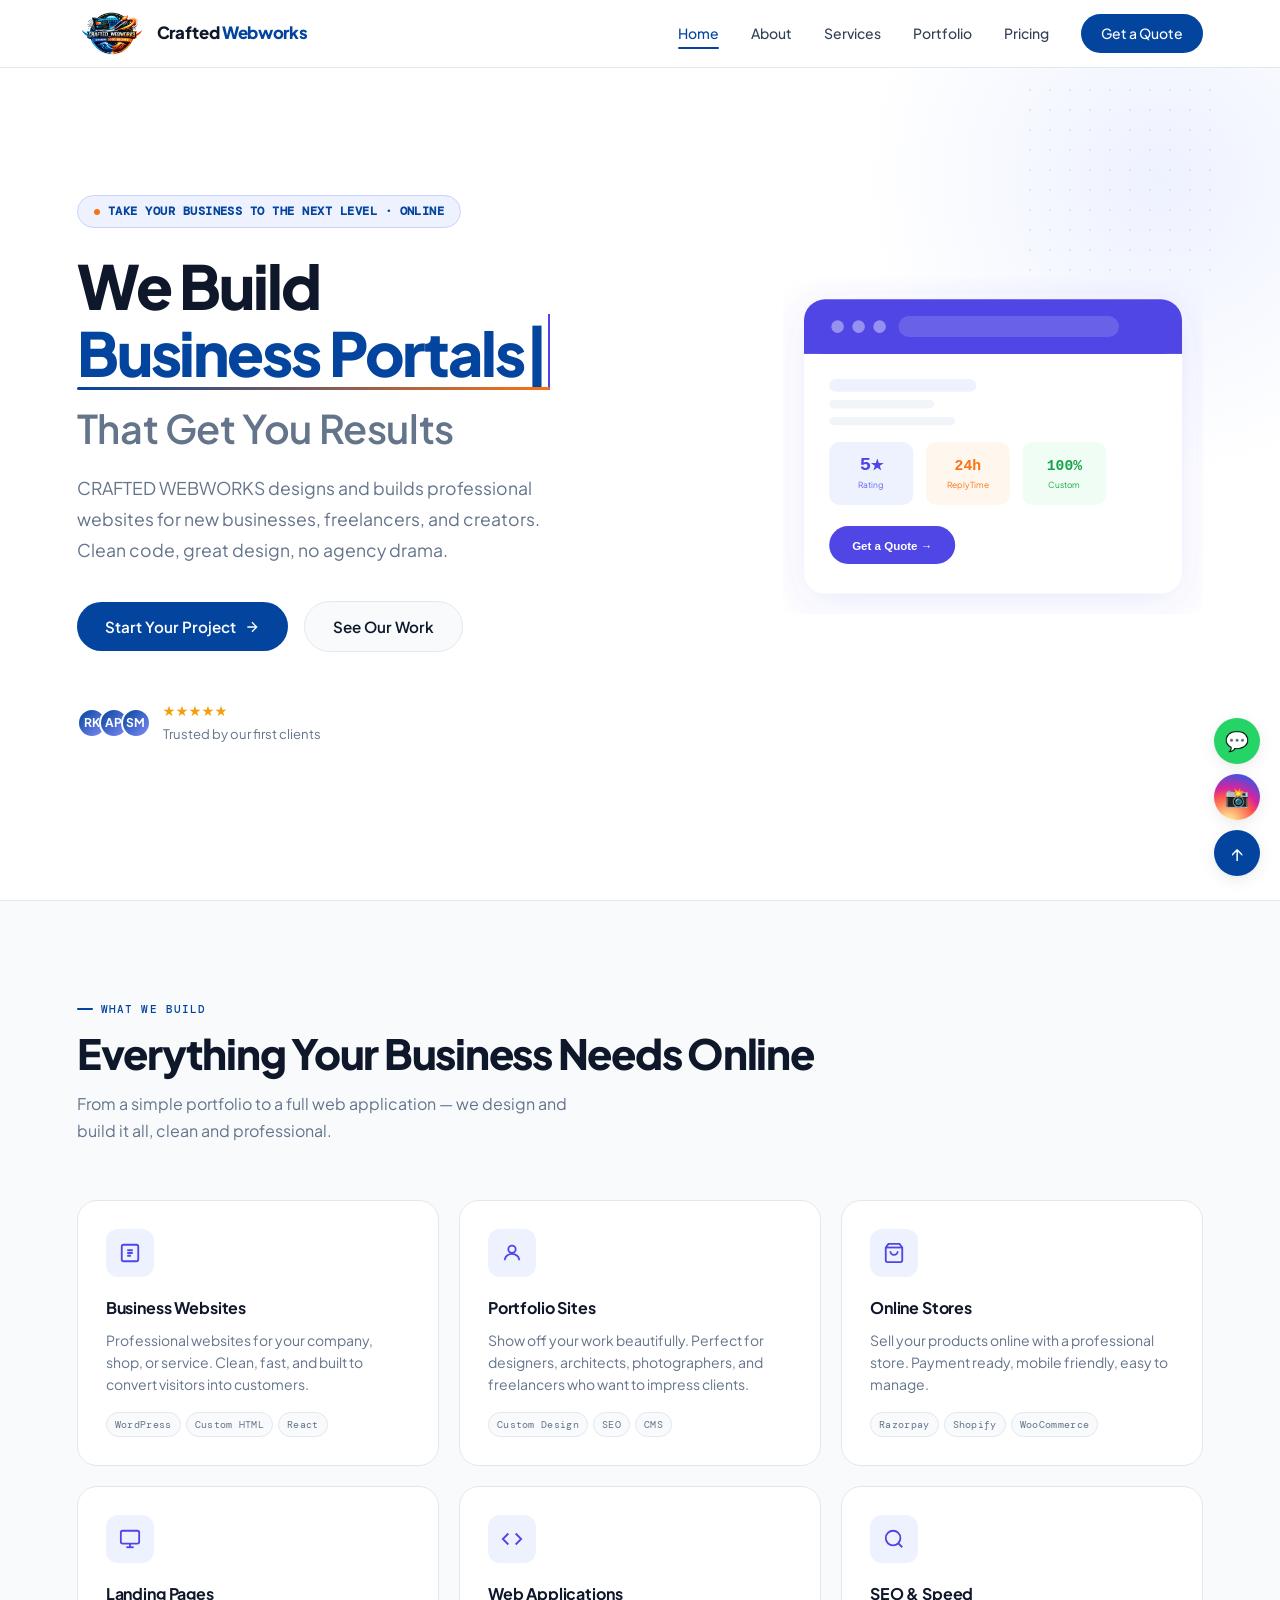
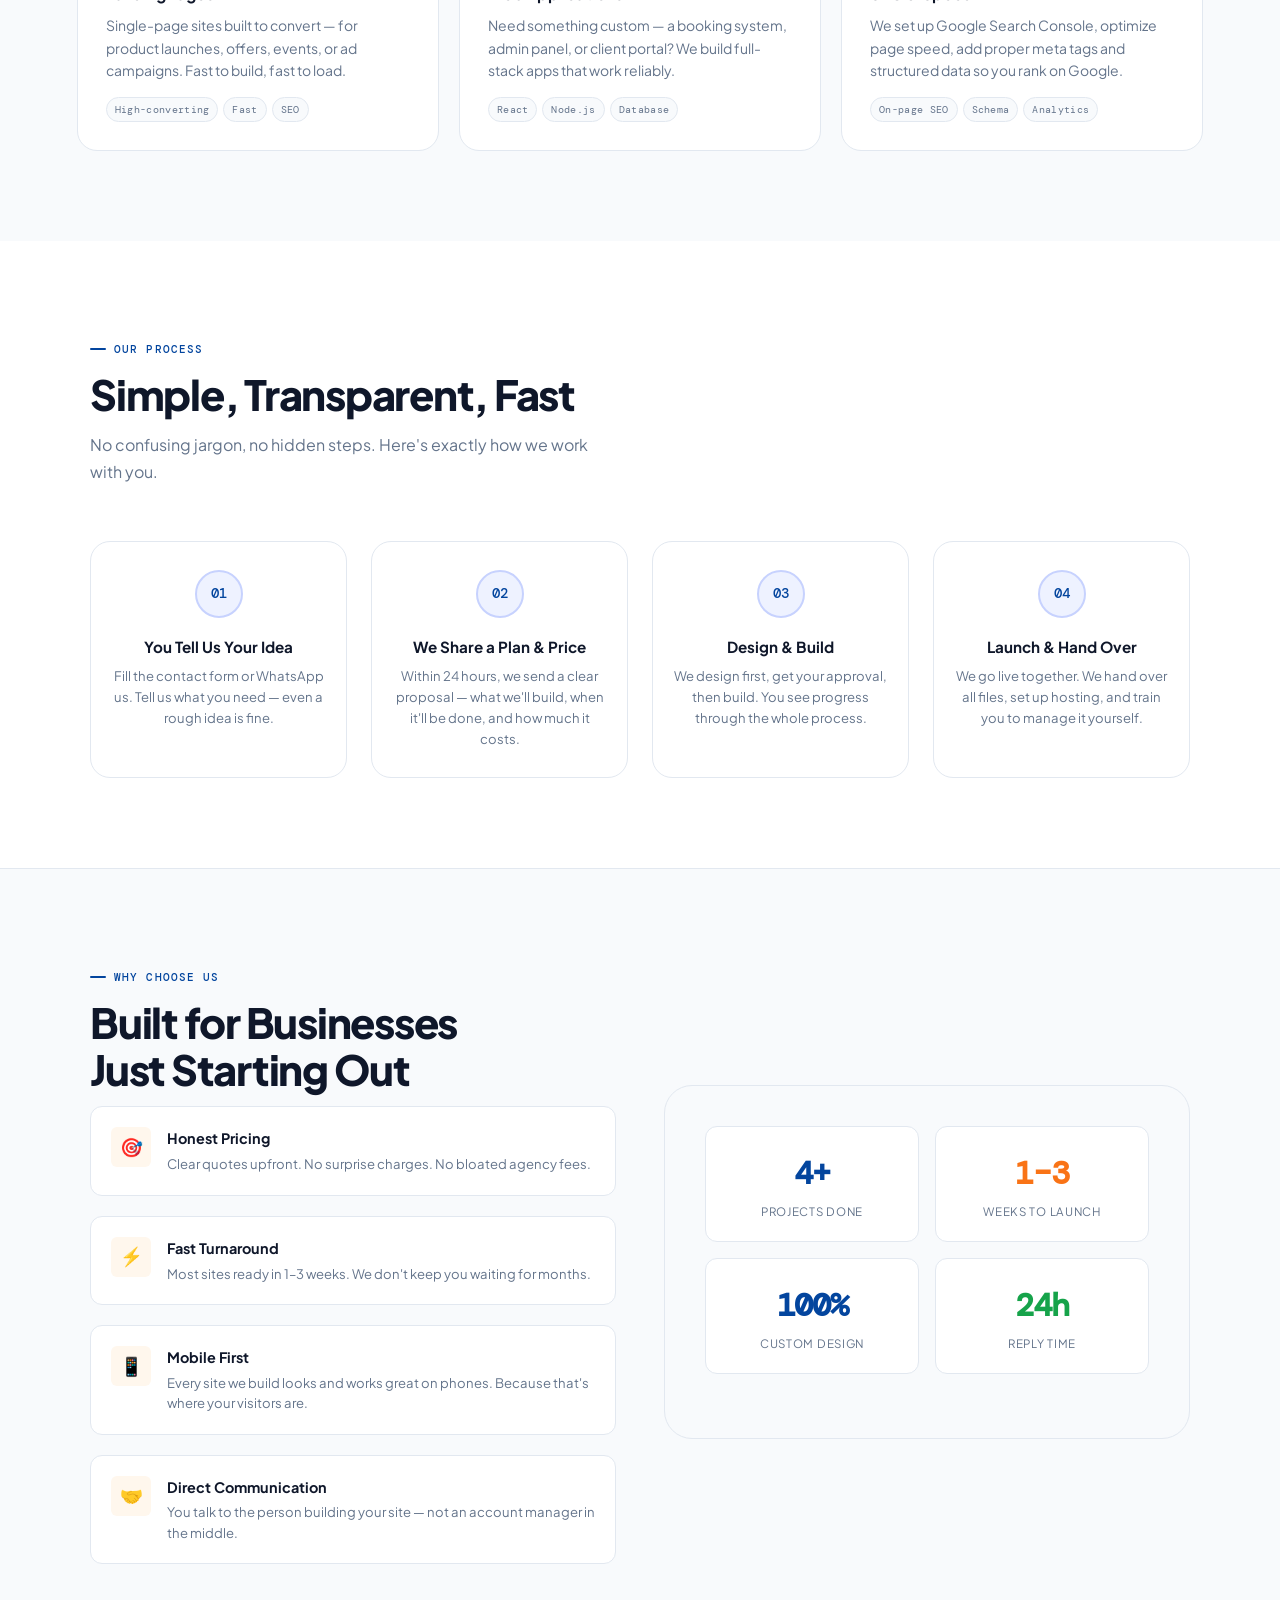
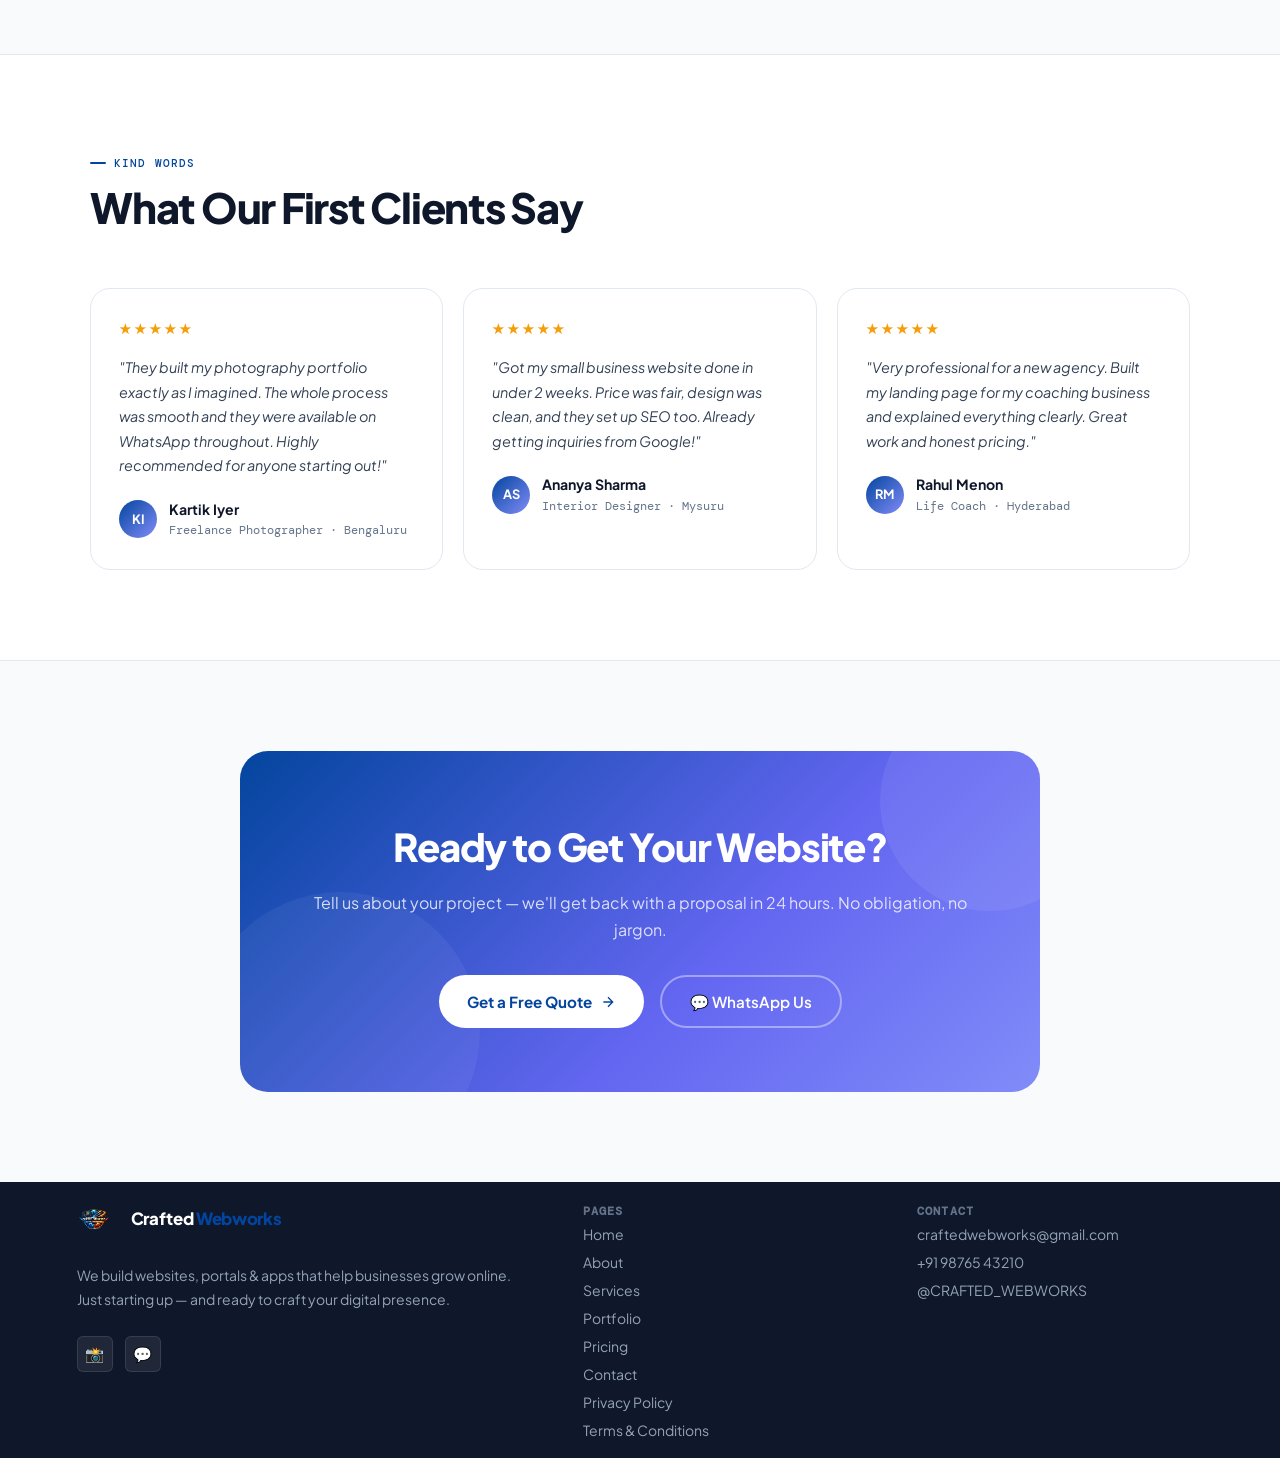
==== commit 6e55e5b1: "Changes Migrate" ====
--- a/index.html
+++ b/index.html
@@ -3,9 +3,9 @@
 <head>
   <meta charset="UTF-8">
   <meta name="viewport" content="width=device-width, initial-scale=1.0">
-  <title>CRAFTED WEBWORKS — Web Design & Development Agency | Bengaluru</title>
-  <meta name="description" content="CRAFTED WEBWORKS — we build beautiful, fast websites for businesses, portfolios, and online stores. Based in Bengaluru. Fresh agency, serious quality.">
-  <meta name="keywords" content="web design Bengaluru, website development India, business portal, portfolio website, affordable web design">
+  <title>CRAFTED WEBWORKS — Web Design & Development</title>
+  <meta name="description" content="CRAFTED WEBWORKS — we build beautiful, fast websites for businesses, portfolios, and online stores. Fresh agency, serious quality.">
+  <meta name="keywords" content="web design, website development India, business portal, portfolio website, affordable web design">
   <meta name="robots" content="index, follow">
   <meta name="author" content="CRAFTED WEBWORKS">
   <meta property="og:type" content="website">
@@ -14,12 +14,12 @@
   <meta property="og:url" content="https://craftedwebworks.in/">
   <meta name="twitter:card" content="summary_large_image">
   <link rel="canonical" href="https://craftedwebworks.in/">
-  <script type="application/ld+json">{"@context":"https://schema.org","@type":"ProfessionalService","name":"CRAFTED WEBWORKS","description":"Web design and development agency","url":"https://craftedwebworks.in","address":{"@type":"PostalAddress","addressLocality":"Bengaluru","addressRegion":"Karnataka","addressCountry":"IN"},"sameAs":["https://www.instagram.com/CRAFTED WEBWORKS/"]}</script>
+  <script type="application/ld+json">{"@context":"https://schema.org","@type":"ProfessionalService","name":"CRAFTED WEBWORKS","description":"Web design and development agency","url":"https://craftedwebworks.in","sameAs":["https://www.instagram.com/CRAFTED WEBWORKS/"]}</script>
   <link rel="preconnect" href="https://fonts.googleapis.com">
   <link rel="preconnect" href="https://fonts.gstatic.com" crossorigin>
   <link rel="stylesheet" href="assets/css/style.css">
 
-  <link rel="icon" type="image/x-icon" href="assets/images/favicon.ico">
+  <link rel="icon" type="image/x-icon" href="../assets/images/favicon.ico">
 </head>
 <body>
 
@@ -279,13 +279,6 @@
           <div class="stat-lbl">Reply Time</div>
         </div>
       </div>
-      <div class="insta-cta-box">
-        <div class="insta-icon">📸</div>
-        <div class="insta-cta-text">
-          <p>See our latest work on</p>
-          <strong><a href="https://www.instagram.com/CRAFTED WEBWORKS/" target="_blank" rel="noopener" style="color:var(--primary);">@CRAFTED WEBWORKS</a></strong>
-        </div>
-      </div>
     </div>
   </div>
 </section>
--- a/assets/css/style.css
+++ b/assets/css/style.css
@@ -666,6 +666,115 @@
 .page-top p{font-size:1.05rem;color:var(--text-muted);max-width:500px;}
 
 /* ====================================================
+   LEGAL PAGES
+   ==================================================== */
+.legal-meta{
+  display:flex;flex-wrap:wrap;gap:.65rem;
+  margin-top:1.5rem;
+}
+.legal-pill{
+  display:inline-flex;align-items:center;
+  padding:.45rem .8rem;
+  background:rgba(255,255,255,.72);
+  border:1px solid var(--border);
+  border-radius:var(--r-full);
+  font-size:.72rem;font-family:var(--font-mono);
+  color:var(--text-muted);
+}
+.legal-layout{
+  display:grid;
+  grid-template-columns:minmax(250px,290px) minmax(0,1fr);
+  gap:1.5rem;
+  max-width:1100px;margin:0 auto;
+  align-items:start;
+}
+.legal-summary,
+.legal-card{
+  background:#fff;
+  border:1.5px solid var(--border);
+  border-radius:var(--r-xl);
+  box-shadow:var(--shadow-sm);
+}
+.legal-summary{
+  position:sticky;top:92px;
+  padding:1.5rem;
+}
+.legal-summary h2{
+  font-size:1.15rem;font-weight:800;
+  color:var(--text-dark);letter-spacing:-.02em;
+  margin-bottom:.55rem;
+}
+.legal-summary p{
+  font-size:.84rem;color:var(--text-muted);
+  line-height:1.7;
+}
+.legal-links{
+  display:flex;flex-direction:column;gap:.35rem;
+  margin-top:1.25rem;
+}
+.legal-links a{
+  font-size:.84rem;font-weight:600;color:var(--text-dark);
+  padding:.7rem .85rem;
+  border-radius:var(--r-md);
+  background:var(--bg-soft);
+  border:1px solid transparent;
+  transition:all var(--t);
+}
+.legal-links a:hover{
+  color:var(--primary);
+  border-color:#C7D2FE;
+  background:var(--primary-light);
+}
+.legal-card{padding:2rem;}
+.legal-note{
+  display:flex;gap:.75rem;
+  padding:1rem 1.15rem;
+  background:var(--accent-light);
+  border:1px solid #FED7AA;
+  border-radius:var(--r-md);
+  font-size:.84rem;color:#9A3412;
+  line-height:1.7;
+}
+.legal-note strong{color:#7C2D12;}
+.legal-section + .legal-section{
+  margin-top:2rem;padding-top:2rem;
+  border-top:1px solid var(--border);
+}
+.legal-section h2{
+  font-size:1.1rem;font-weight:800;
+  color:var(--text-dark);letter-spacing:-.02em;
+  margin-bottom:.75rem;
+}
+.legal-section p{
+  font-size:.9rem;color:var(--text-body);
+  line-height:1.8;
+}
+.legal-section p + p{margin-top:.9rem;}
+.legal-list{
+  display:flex;flex-direction:column;gap:.75rem;
+  margin-top:1rem;
+}
+.legal-list li{
+  display:flex;align-items:flex-start;gap:.7rem;
+  font-size:.88rem;color:var(--text-body);
+  line-height:1.7;
+}
+.legal-list li::before{
+  content:'-';
+  color:var(--primary);
+  font-weight:800;
+  flex-shrink:0;
+}
+.legal-contact{
+  margin-top:1rem;
+  padding-top:1rem;
+  border-top:1px solid var(--border);
+  font-size:.84rem;color:var(--text-muted);
+  line-height:1.7;
+}
+.legal-contact a{color:var(--primary);font-weight:600;}
+
+/* ====================================================
    ABOUT PAGE
    ==================================================== */
 .about-split{
@@ -836,6 +945,8 @@
   .about-split{grid-template-columns:1fr;}
   .about-img-box{display:none;}
   .contact-wrap{grid-template-columns:1fr;}
+  .legal-layout{grid-template-columns:1fr;}
+  .legal-summary{position:static;}
   .footer-grid{grid-template-columns:1fr 1fr;}
 }
 @media(max-width:768px){
@@ -855,6 +966,8 @@
   .form-row{grid-template-columns:1fr;}
   .vals-grid{grid-template-columns:1fr;}
   .steps-wrap{grid-template-columns:1fr 1fr;}
+  .legal-card,.legal-summary{padding:1.35rem;}
+  .legal-meta{gap:.5rem;}
 }
 @media(max-width:480px){
   .hero h1{font-size:1.9rem;}
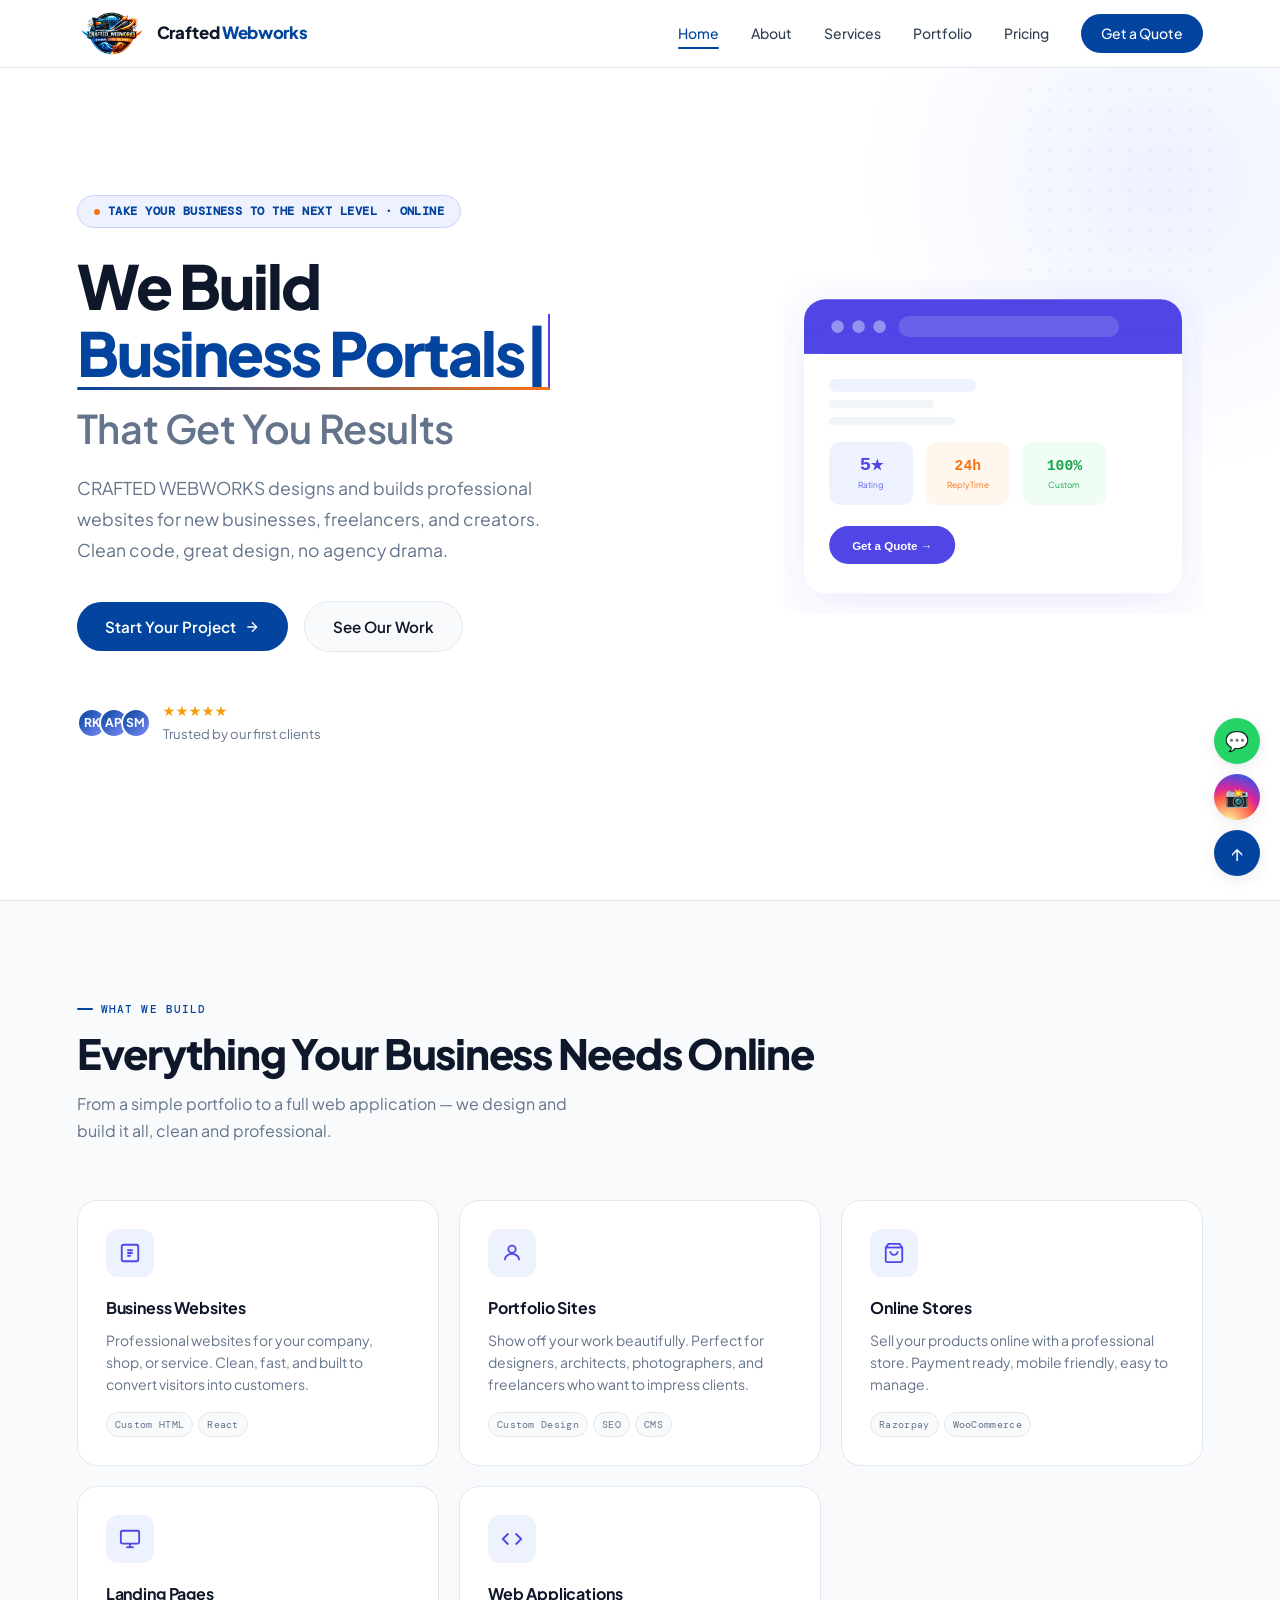
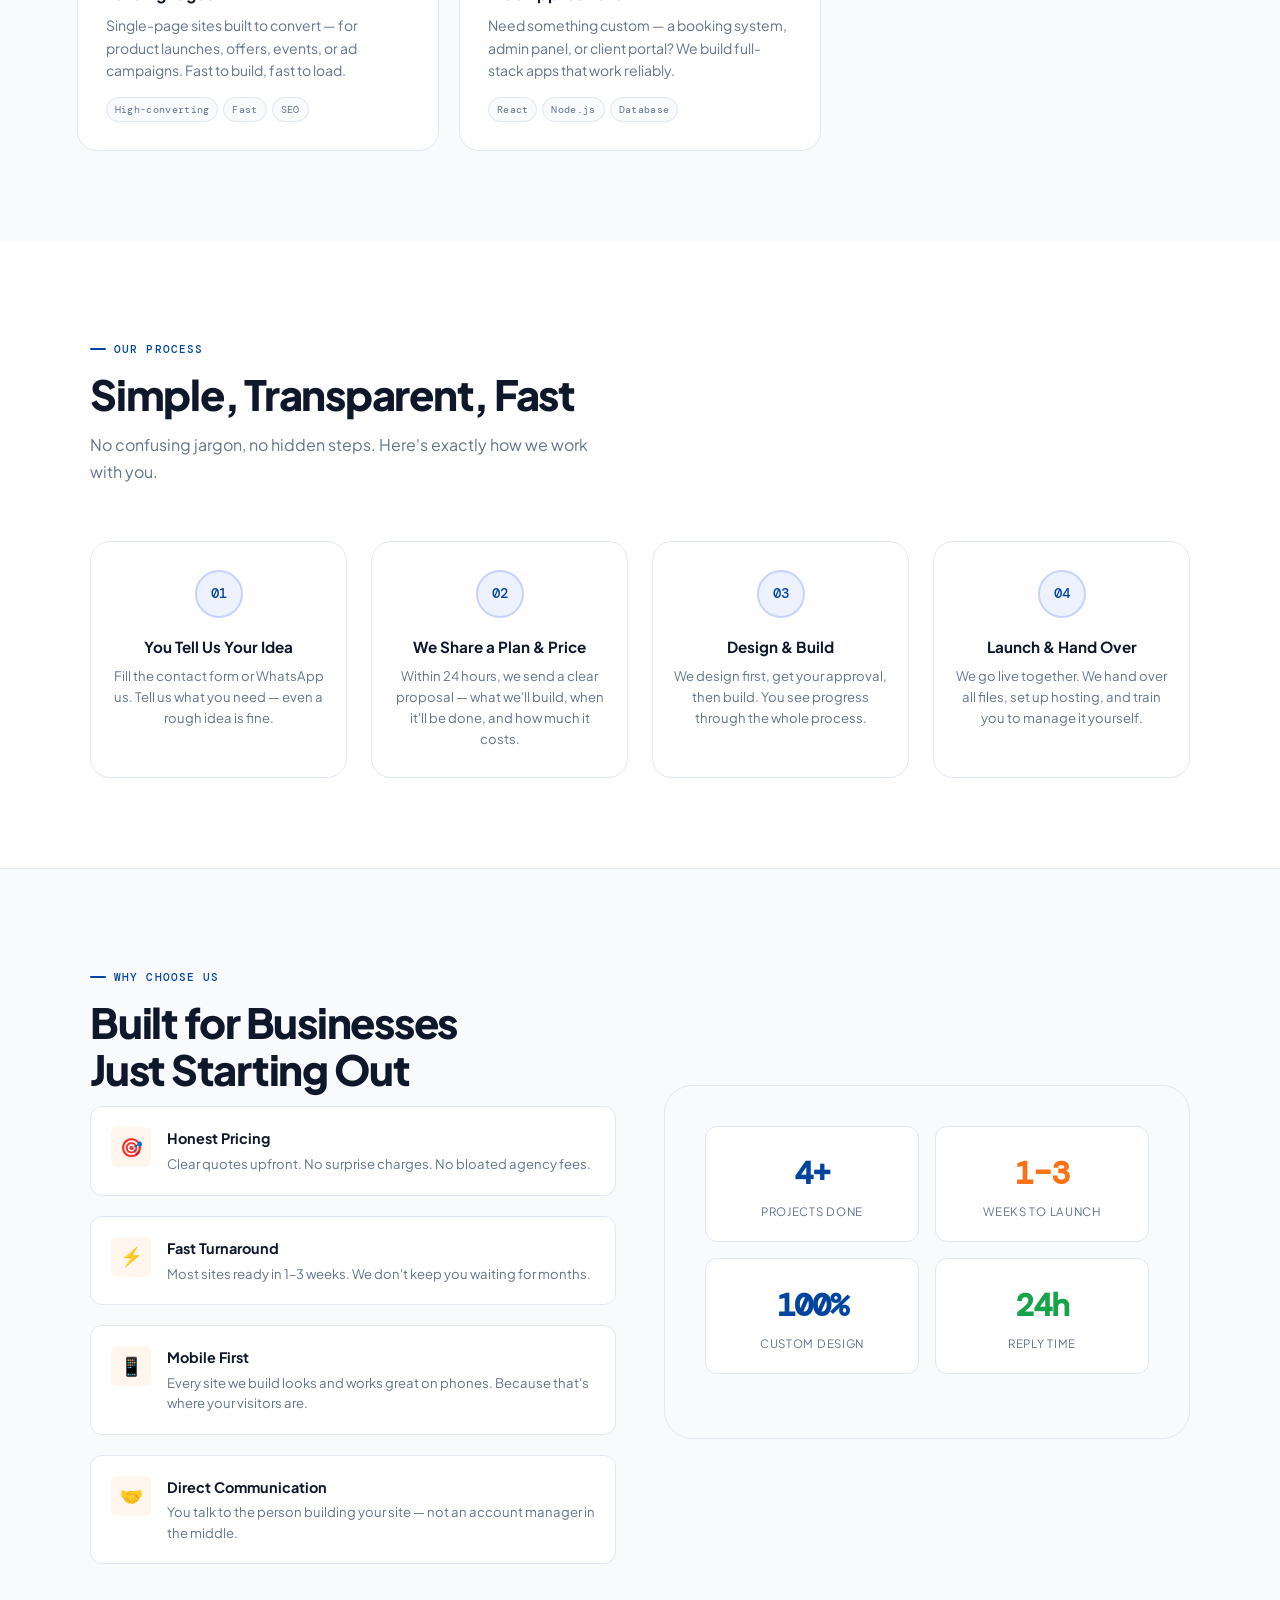
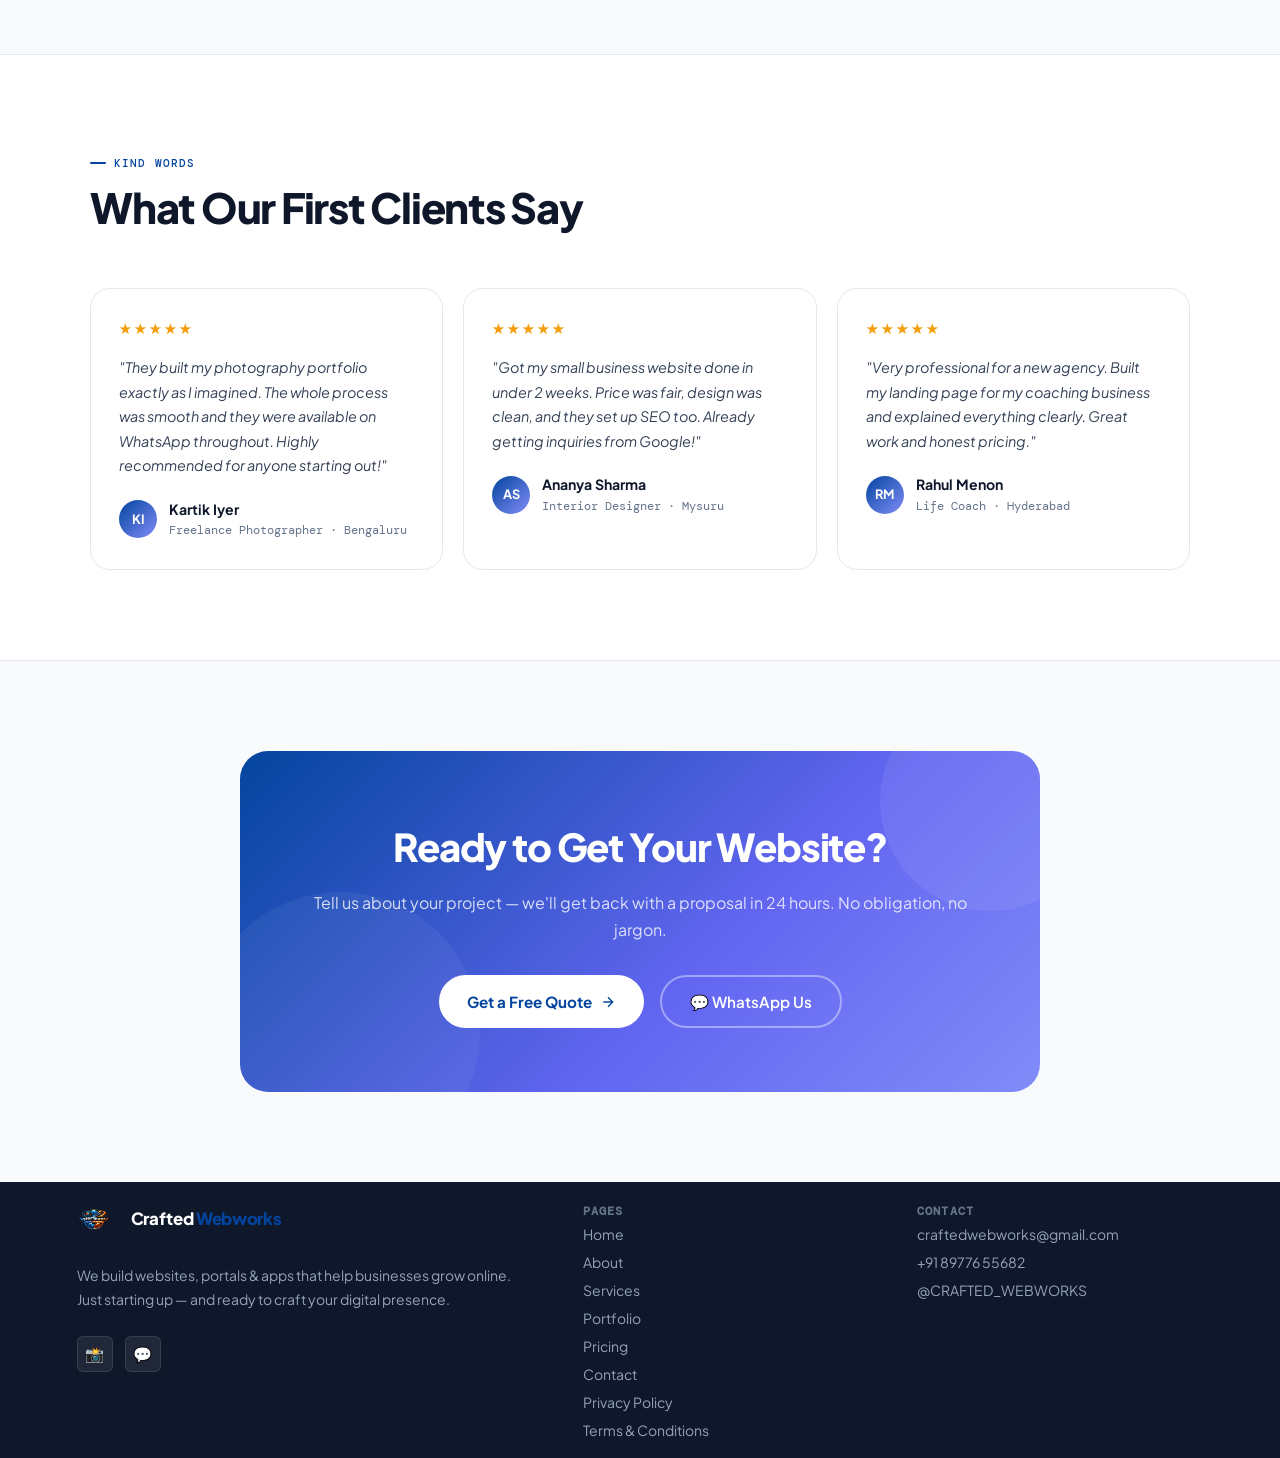
==== commit c9e9f962: "Contact changes" ====
--- a/index.html
+++ b/index.html
@@ -19,7 +19,7 @@
   <link rel="preconnect" href="https://fonts.gstatic.com" crossorigin>
   <link rel="stylesheet" href="assets/css/style.css">
 
-  <link rel="icon" type="image/x-icon" href="../assets/images/favicon.ico">
+  <link rel="icon" type="image/x-icon" href="assets/images/favicon.ico">
 </head>
 <body>
 
@@ -126,7 +126,7 @@
       <h3>Business Websites</h3>
       <p>Professional websites for your company, shop, or service. Clean, fast, and built to convert visitors into customers.</p>
       <div class="service-tags">
-        <span class="chip">WordPress</span><span class="chip">Custom HTML</span><span class="chip">React</span>
+        <span class="chip">Custom HTML</span><span class="chip">React</span>
       </div>
     </div>
 
@@ -148,7 +148,7 @@
       <h3>Online Stores</h3>
       <p>Sell your products online with a professional store. Payment ready, mobile friendly, easy to manage.</p>
       <div class="service-tags">
-        <span class="chip">Razorpay</span><span class="chip">Shopify</span><span class="chip">WooCommerce</span>
+        <span class="chip">Razorpay</span><span class="chip">WooCommerce</span>
       </div>
     </div>
 
@@ -171,17 +171,6 @@
       <p>Need something custom — a booking system, admin panel, or client portal? We build full-stack apps that work reliably.</p>
       <div class="service-tags">
         <span class="chip">React</span><span class="chip">Node.js</span><span class="chip">Database</span>
-      </div>
-    </div>
-
-    <div class="service-card reveal reveal-d2">
-      <div class="service-icon-wrap">
-        <svg width="22" height="22" viewBox="0 0 24 24" fill="none" stroke="#4F46E5" stroke-width="2"><circle cx="11" cy="11" r="8"/><path d="M21 21l-4.35-4.35"/></svg>
-      </div>
-      <h3>SEO & Speed</h3>
-      <p>We set up Google Search Console, optimize page speed, add proper meta tags and structured data so you rank on Google.</p>
-      <div class="service-tags">
-        <span class="chip">On-page SEO</span><span class="chip">Schema</span><span class="chip">Analytics</span>
       </div>
     </div>
 
@@ -340,7 +329,7 @@
         Get a Free Quote
         <svg width="16" height="16" fill="none" viewBox="0 0 24 24" stroke="currentColor" stroke-width="2"><path d="M5 12h14M12 5l7 7-7 7"/></svg>
       </a>
-      <a href="https://wa.me/919876543210?text=Hi%2C%20I%27d%20like%20to%20discuss%20a%20web%20project!" target="_blank" rel="noopener" class="btn-ghost">
+      <a href="https://wa.me/918977655682?text=Hi%2C%20I%27d%20like%20to%20discuss%20a%20web%20project!" target="_blank" rel="noopener" class="btn-ghost">
         💬 WhatsApp Us
       </a>
     </div>
